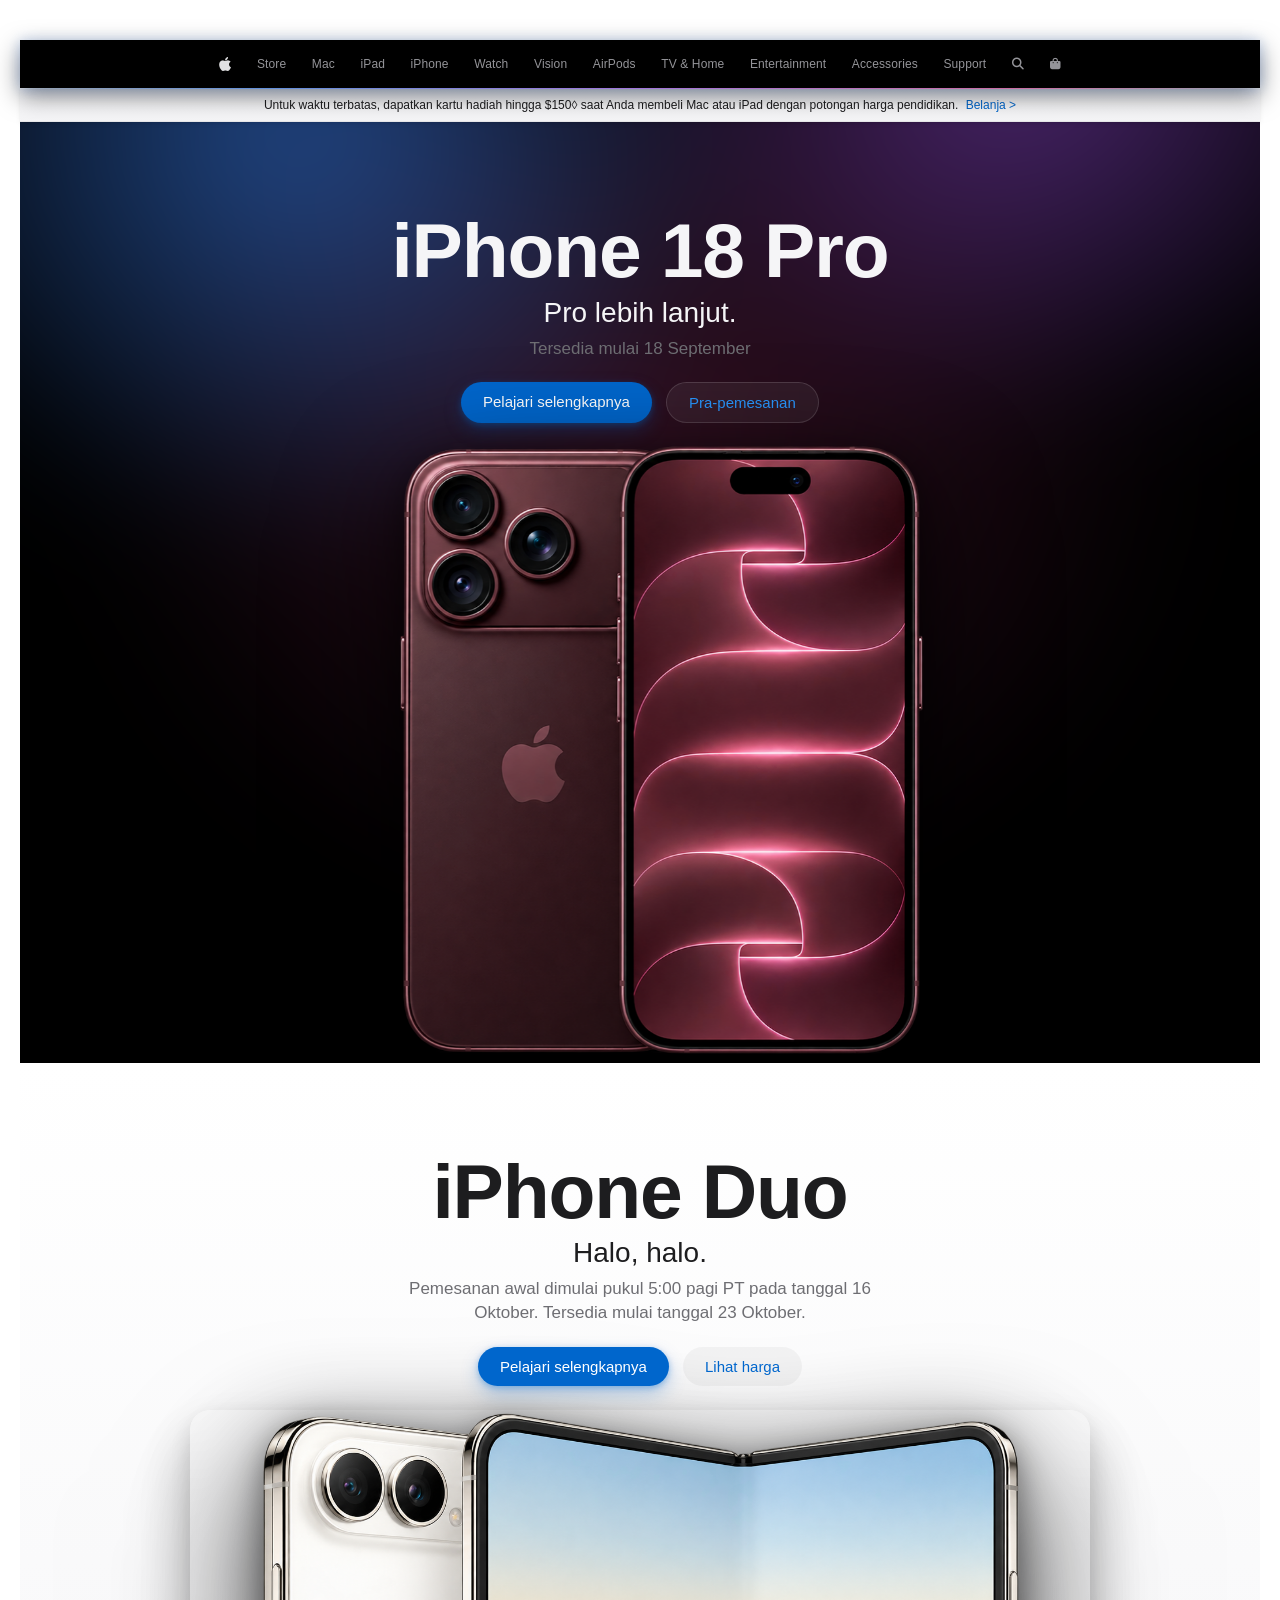
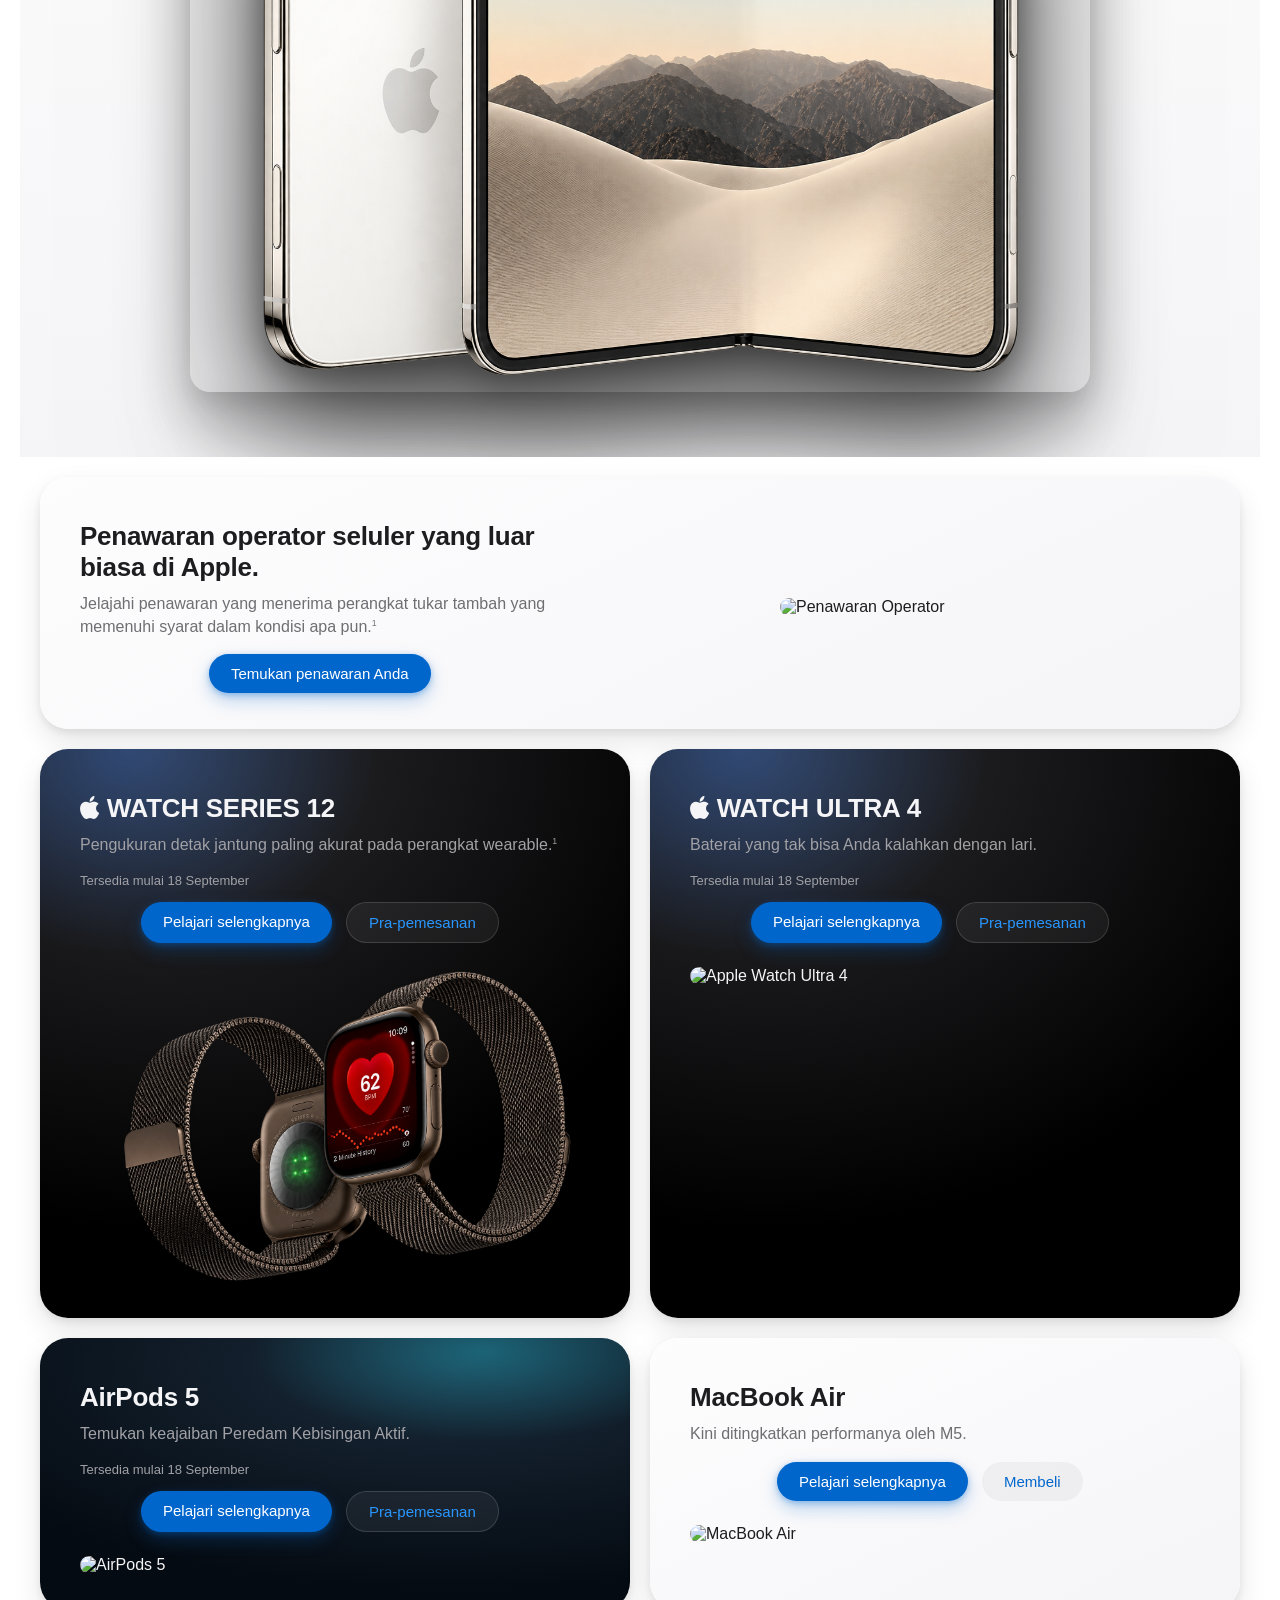
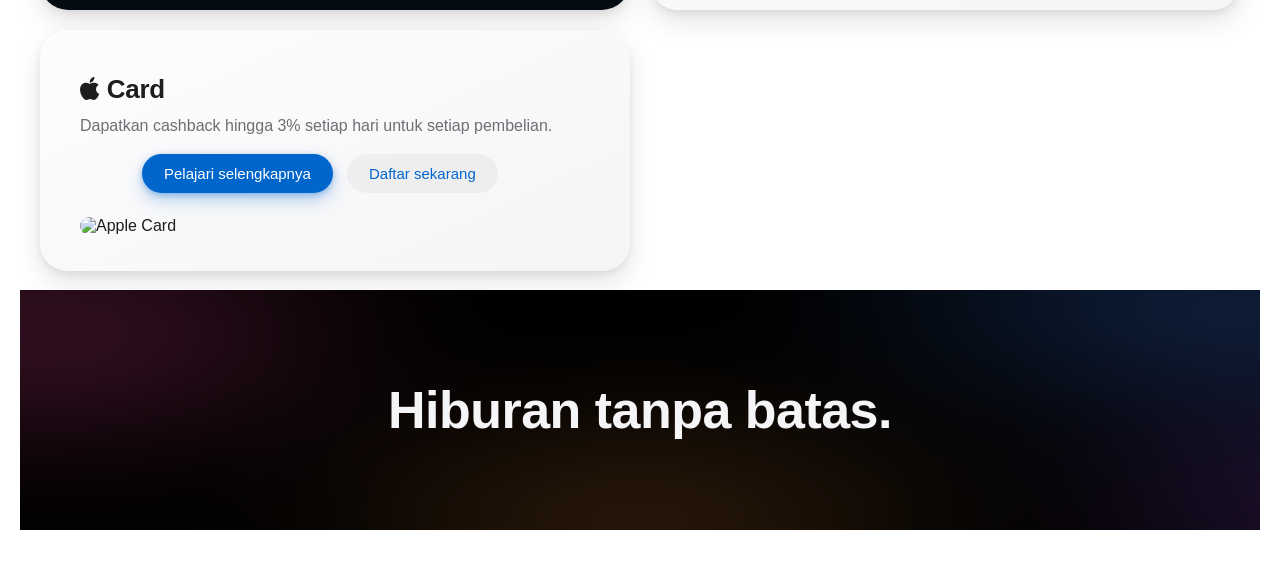
==== website.apple/apple.html @ a0b73dc2 "first commit" ====
<!DOCTYPE html>
<html lang="id">
<head>
    <meta charset="UTF-8">
    <meta name="viewport" content="width=device-width, initial-scale=1.0">
    <title>Apple (Indonesia)</title>
    
    <!-- FontAwesome untuk Icon (Apple logo, Search, Bag) -->
    <link rel="stylesheet" href="https://cdnjs.cloudflare.com/ajax/libs/font-awesome/6.4.0/css/all.min.css">
    
    <!-- Link ke file CSS terpisah -->
    <link rel="stylesheet" href="style.css">
</head>
<body>
    <!-- 1. Navigation Bar (Fixed di Paling Atas) -->
    <nav class="global-nav">
        <ul>
            <!-- Klik Logo Apple untuk kembali ke Halaman Utama / Index -->
            <li><a href="apple.html"><i class="fa-brands fa-apple nav-icon"></i></a></li>
            
            <!-- Menu Navigasi (Bisa diisi file .html buatan sendiri atau link resmi) -->
            <li><a href="store.html">Store</a></li>
            <li><a href="mac.html">Mac</a></li>
            <li><a href="ipad.html">iPad</a></li>
            <li><a href="apple.html">iPhone</a></li>
            <li><a href="watch.html">Watch</a></li>
            <li><a href="vision.html">Vision</a></li>
            <li><a href="airpods.html">AirPods</a></li>
            <li><a href="tv-home.html">TV & Home</a></li>
            <li><a href="entertainment.html">Entertainment</a></li>
            <li><a href="accessories.html">Accessories</a></li>
            <li><a href="support.html">Support</a></li>
            
            <!-- Tombol Pencarian dan Keranjang -->
            <li><a href="search.html"><i class="fa-solid fa-magnifying-glass"></i></a></li>
            <li><a href="bag.html"><i class="fa-solid fa-bag-shopping"></i></a></li>
        </ul>
    </nav>
</body>
</html>

    <!-- 2. Promo Banner / Ribbon -->
    <div class="ribbon">
        Untuk waktu terbatas, dapatkan kartu hadiah hingga $150◊ saat Anda membeli Mac atau iPad dengan potongan harga pendidikan. <a href="#">Belanja &gt;</a>
    </div>

   <!-- 3. Hero Section 1: iPhone 18 Pro (Full Landscape Hero) -->
<section class="hero-section dark-theme hero-full-landscape">
    <div class="hero-content">
        <h1 class="hero-title">iPhone 18 Pro</h1>
        <p class="hero-subtitle">Pro lebih lanjut.</p>
        <p class="hero-date">Tersedia mulai 18 September</p>
        
        <div class="cta-group">
            <a href="#" class="btn btn-primary">Pelajari selengkapnya</a>
            <a href="#" class="btn btn-secondary-dark">Pra-pemesanan</a>
        </div>
    </div>

    <!-- Container Gambar Landscape Full -->
    <div class="hero-landscape-image">
    <img src="../images/new.png" alt="iPhone 18 Pro Landscape" class="floating-img">
    </div>
</section>

    <!-- 4. Hero Section 2: iPhone Duo (Light Mode) -->
    <section class="hero-section light-theme">
        <h1 class="hero-title">iPhone Duo</h1>
        <p class="hero-subtitle">Halo, halo.</p>
        <p class="hero-description">
            Pemesanan awal dimulai pukul 5:00 pagi PT pada tanggal 16 Oktober. Tersedia mulai tanggal 23 Oktober.
        </p>
        
        <div class="cta-group">
            <a href="#" class="btn btn-primary">Pelajari selengkapnya</a>
            <a href="#" class="btn btn-secondary-light">Lihat harga</a>
        </div>

        <div class="hero-image-container">
            <img src="../images/ipduo.png" alt="iPhone Duo" class="floating-img">
        </div>
    </section>

    <!-- 5. Bento Grid Section (2 Kolom) -->
    <div class="bento-container">
        
        <!-- Bento 1: Penawaran Operator -->
        <div class="bento-card light-theme">
            <div class="card-content">
                <h2 class="card-title">Penawaran operator seluler yang luar biasa di Apple.</h2>
                <p class="card-desc">Jelajahi penawaran yang menerima perangkat tukar tambah yang memenuhi syarat dalam kondisi apa pun.<sup>1</sup></p>
                <div class="cta-group">
                    <a href="#" class="btn btn-primary">Temukan penawaran Anda</a>
                </div>
            </div>
            <div class="card-image">
                <img src="https://via.placeholder.com/500x300/f5f5f7/000000?text=Carrier+Deals" alt="Penawaran Operator">
            </div>
        </div>

        <!-- Bento 2: Apple Watch Series 12 -->
        <div class="bento-card dark-theme">
            <div class="card-content">
                <h2 class="card-title"><i class="fa-brands fa-apple"></i> WATCH SERIES 12</h2>
                <p class="card-subtitle">Pengukuran detak jantung paling akurat pada perangkat wearable.<sup>1</sup></p>
                <p class="card-date">Tersedia mulai 18 September</p>
                <div class="cta-group">
                    <a href="#" class="btn btn-primary">Pelajari selengkapnya</a>
                    <a href="#" class="btn btn-secondary-dark">Pra-pemesanan</a>
                </div>
            </div>
            <div class="card-image">
                <img src="../images/applewatch.png" alt="Apple Watch Series 12">
            </div>
        </div>

        <!-- Bento 3: Apple Watch Ultra 4 -->
        <div class="bento-card dark-theme">
            <div class="card-content">
                <h2 class="card-title"><i class="fa-brands fa-apple"></i> WATCH ULTRA 4</h2>
                <p class="card-subtitle">Baterai yang tak bisa Anda kalahkan dengan lari.</p>
                <p class="card-date">Tersedia mulai 18 September</p>
                <div class="cta-group">
                    <a href="#" class="btn btn-primary">Pelajari selengkapnya</a>
                    <a href="#" class="btn btn-secondary-dark">Pra-pemesanan</a>
                </div>
            </div>
            <div class="card-image">
                <img src="https://via.placeholder.com/500x250/000000/FFFFFF?text=Watch+Ultra+4" alt="Apple Watch Ultra 4">
            </div>
        </div>

        <!-- Bento 4: AirPods 5 -->
        <div class="bento-card airpods-theme">
            <div class="card-content">
                <h2 class="card-title">AirPods 5</h2>
                <p class="card-subtitle">Temukan keajaiban Peredam Kebisingan Aktif.</p>
                <p class="card-date">Tersedia mulai 18 September</p>
                <div class="cta-group">
                    <a href="#" class="btn btn-primary">Pelajari selengkapnya</a>
                    <a href="#" class="btn btn-secondary-dark">Pra-pemesanan</a>
                </div>
            </div>
            <div class="card-image">
                <img src="https://via.placeholder.com/500x250/112233/FFFFFF?text=AirPods+5" alt="AirPods 5">
            </div>
        </div>

        <!-- Bento 5: MacBook Air -->
        <div class="bento-card light-theme">
            <div class="card-content">
                <h2 class="card-title">MacBook Air</h2>
                <p class="card-subtitle">Kini ditingkatkan performanya oleh M5.</p>
                <div class="cta-group">
                    <a href="#" class="btn btn-primary">Pelajari selengkapnya</a>
                    <a href="#" class="btn btn-secondary-light">Membeli</a>
                </div>
            </div>
            <div class="card-image">
                <img src="https://via.placeholder.com/500x250/fbfbfd/000000?text=MacBook+Air" alt="MacBook Air">
            </div>
        </div>

        <!-- Bento 6: Apple Card -->
        <div class="bento-card light-theme">
            <div class="card-content">
                <h2 class="card-title"><i class="fa-brands fa-apple"></i> Card</h2>
                <p class="card-desc">Dapatkan cashback hingga 3% setiap hari untuk setiap pembelian.</p>
                <div class="cta-group">
                    <a href="#" class="btn btn-primary">Pelajari selengkapnya</a>
                    <a href="#" class="btn btn-secondary-light">Daftar sekarang</a>
                </div>
            </div>
            <div class="card-image">
                <img src="https://via.placeholder.com/500x250/fbfbfd/000000?text=Apple+Card" alt="Apple Card">
            </div>
        </div>

    </div>

    <!-- 6. Section Hiburan -->
    <section class="entertainment-section">
        <h2 class="section-heading">Hiburan tanpa batas.</h2>
    </section>

    <!-- Script efek 3D (tilt on hover) -->
    <script src="script.js"></script>
</body>
</html>
---- website.apple/style.css ----
/* ============================================================
   APPLE (ID) — 3D EDITION
   Token system
   ============================================================ */
:root {
    --bg-light: #f5f5f7;
    --bg-white: #ffffff;
    --bg-dark: #000000;
    --bg-dark-soft: #0a0a0c;

    --text-dark: #1d1d1f;
    --text-dark-muted: #6e6e73;
    --text-light: #f5f5f7;
    --text-light-muted: #a1a1a6;

    --accent-blue: #2997ff;
    --accent-blue-deep: #0066cc;

    /* glow accents — untuk kesan "fresh & hidup" */
    --glow-blue: #3b82f6;
    --glow-purple: #a855f7;
    --glow-pink: #ec4899;
    --glow-cyan: #22d3ee;
    --glow-orange: #fb923c;

    --radius-lg: 28px;
    --radius-md: 20px;
    --radius-sm: 12px;
    --radius-pill: 980px;

    --ease: cubic-bezier(0.16, 1, 0.3, 1);
    --ease-soft: cubic-bezier(0.4, 0, 0.2, 1);

    /* layered "physical" shadows — the core of the 3D feel */
    --depth-1: 0 1px 2px rgba(0,0,0,0.06), 0 2px 6px rgba(0,0,0,0.05);
    --depth-2: 0 4px 10px rgba(0,0,0,0.08), 0 12px 28px rgba(0,0,0,0.10);
    --depth-3: 0 10px 24px rgba(0,0,0,0.12), 0 30px 60px rgba(0,0,0,0.18);
    --depth-dark: 0 20px 50px rgba(0,0,0,0.55), 0 6px 16px rgba(0,0,0,0.4);
}

* { box-sizing: border-box; }

html { scroll-behavior: smooth; }

body {
    margin: 0;
    background: var(--bg-white);
    color: var(--text-dark);
    font-family: -apple-system, "SF Pro Display", "SF Pro Text", "Helvetica Neue", Arial, sans-serif;
    -webkit-font-smoothing: antialiased;
    overflow-x: hidden;
}

a { text-decoration: none; color: inherit; }
ul { list-style: none; margin: 0; padding: 0; }
sup { font-size: 0.55em; }

/* ============================================================
   1. GLOBAL NAV — glass, floating above everything
   ============================================================ */
.global-nav {
    position: sticky;
    top: 0;
    z-index: 1000;
    height: 48px;
    display: flex;
    align-items: center;
    background: #000000;
    box-shadow:
        0 1px 0 rgba(255,255,255,0.08),
        0 1px 12px rgba(59,130,246,0.25),
        0 8px 24px rgba(0,0,0,0.5);
}

.global-nav::after {
    content: "";
    position: absolute;
    left: 0; right: 0; bottom: -1px;
    height: 1px;
    background: linear-gradient(90deg,
        transparent,
        var(--glow-blue) 20%,
        var(--glow-purple) 50%,
        var(--glow-pink) 80%,
        transparent);
    opacity: 0.6;
}

.global-nav ul {
    width: 100%;
    display: flex;
    justify-content: center;
    align-items: center;
    gap: clamp(14px, 2vw, 30px);
    padding: 0 16px;
}

.global-nav a {
    display: flex;
    align-items: center;
    color: var(--text-light-muted);
    font-size: 12px;
    letter-spacing: 0.01em;
    opacity: 0.92;
    transition: opacity 0.25s var(--ease-soft), transform 0.25s var(--ease-soft);
}

.global-nav a:hover {
    color: var(--text-light);
    opacity: 1;
    transform: translateY(-1px);
}

.nav-icon { font-size: 16px; color: var(--text-light); }

/* ============================================================
   2. PROMO RIBBON
   ============================================================ */
.ribbon {
    text-align: center;
    font-size: 12px;
    color: var(--text-dark);
    background: linear-gradient(180deg, #fafafc, var(--bg-light));
    padding: 10px 20px;
    box-shadow: inset 0 -1px 0 rgba(0,0,0,0.06), var(--depth-1);
    position: relative;
    z-index: 2;
}

.ribbon a {
    color: var(--accent-blue-deep);
    font-weight: 500;
    margin-left: 4px;
}
.ribbon a:hover { text-decoration: underline; }

/* ============================================================
   3. HERO SECTIONS — perspective stage for floating products
   ============================================================ */
.hero-section {
    position: relative;
    padding: 88px 24px 64px;
    text-align: center;
    perspective: 1600px;
    overflow: hidden;
}

.hero-title {
    font-size: clamp(40px, 6vw, 80px);
    font-weight: 600;
    letter-spacing: -0.015em;
    margin: 0 0 6px;
    line-height: 1.05;
}

.hero-subtitle {
    font-size: clamp(20px, 2.4vw, 28px);
    font-weight: 500;
    margin: 0 0 8px;
}

.hero-date, .hero-description {
    font-size: 17px;
    color: var(--text-dark-muted);
    max-width: 520px;
    margin: 0 auto 22px;
    line-height: 1.4;
}

.cta-group {
    display: flex;
    justify-content: center;
    gap: 14px;
    margin-top: 8px;
    position: relative;
    z-index: 3;
}

.btn {
    display: inline-block;
    padding: 11px 22px;
    font-size: 15px;
    font-weight: 500;
    border-radius: var(--radius-pill);
    transition: transform 0.2s var(--ease-soft), box-shadow 0.2s var(--ease-soft), background 0.2s var(--ease-soft);
    will-change: transform;
}

.btn:active { transform: translateY(1px) scale(0.98); }

.btn-primary {
    background: var(--accent-blue-deep);
    color: #fff;
    box-shadow: 0 2px 6px rgba(0,102,204,0.35), 0 8px 18px rgba(0,102,204,0.25);
}
.btn-primary:hover {
    background: var(--accent-blue);
    box-shadow: 0 4px 10px rgba(41,151,255,0.4), 0 14px 26px rgba(41,151,255,0.28);
    transform: translateY(-2px);
}

.btn-secondary-dark {
    color: var(--accent-blue);
    background: rgba(255,255,255,0.06);
    border: 1px solid rgba(255,255,255,0.14);
}
.btn-secondary-dark:hover {
    background: rgba(255,255,255,0.12);
    transform: translateY(-2px);
}

.btn-secondary-light {
    color: var(--accent-blue-deep);
    background: rgba(0,0,0,0.04);
}
.btn-secondary-light:hover {
    background: rgba(0,0,0,0.08);
    transform: translateY(-2px);
}

/* --- Dark theme hero (iPhone 18 Pro) --- */
.hero-section.dark-theme {
    background: #000;
    color: var(--text-light);
}

.hero-section.dark-theme::before {
    content: "";
    position: absolute;
    inset: -20%;
    z-index: 0;
    background:
        radial-gradient(38% 45% at 30% 15%, rgba(59,130,246,0.55), transparent 70%),
        radial-gradient(35% 40% at 72% 10%, rgba(168,85,247,0.45), transparent 70%),
        radial-gradient(45% 50% at 50% 40%, rgba(236,72,153,0.22), transparent 70%);
    filter: blur(60px);
    animation: glow-pulse 8s ease-in-out infinite;
    pointer-events: none;
}

.hero-section.dark-theme .hero-content,
.hero-section.dark-theme .hero-landscape-image {
    position: relative;
    z-index: 1;
}

@keyframes glow-pulse {
    0%, 100% { opacity: 0.85; transform: scale(1); }
    50%      { opacity: 1; transform: scale(1.06); }
}

.hero-full-landscape {
    padding-bottom: 0;
}

.hero-landscape-image {
    margin-top: 20px;
    transform-style: preserve-3d;
    transition: transform 0.35s var(--ease);
}

.floating-img {
    width: min(100%, 1100px);
    display: block;
    margin: 0 auto;
    filter: drop-shadow(0 40px 60px rgba(0,0,0,0.65)) drop-shadow(0 8px 16px rgba(0,0,0,0.5));
    animation: float-in 1.1s var(--ease) both, hover-float 5s ease-in-out 1.1s infinite;
    transform-style: preserve-3d;
}

@keyframes float-in {
    from { opacity: 0; transform: translateY(70px) rotateX(12deg) scale(0.94); }
    to   { opacity: 1; transform: translateY(0) rotateX(0deg) scale(1); }
}

@keyframes hover-float {
    0%, 100% { transform: translateY(0px); }
    50%      { transform: translateY(-14px); }
}

/* --- Light theme hero (iPhone Duo) --- */
.hero-section.light-theme {
    background: linear-gradient(180deg, #ffffff 0%, var(--bg-light) 100%);
}

.hero-image-container {
    margin-top: 24px;
    perspective: 1400px;
}

.hero-image-container img {
    width: min(100%, 900px);
    border-radius: var(--radius-md);
    box-shadow: var(--depth-3);
    transition: transform 0.4s var(--ease), box-shadow 0.4s var(--ease);
}

.hero-image-container img:hover {
    transform: translateY(-6px) scale(1.015);
    box-shadow: 0 24px 40px rgba(0,0,0,0.16), 0 40px 80px rgba(0,0,0,0.14);
}

/* ============================================================
   4. BENTO GRID — tilt-on-hover 3D cards
   ============================================================ */
.bento-container {
    display: grid;
    grid-template-columns: repeat(2, 1fr);
    gap: 20px;
    padding: 20px;
    max-width: 1240px;
    margin: 0 auto;
    perspective: 1800px;
}

.bento-card {
    position: relative;
    border-radius: var(--radius-lg);
    padding: 44px 40px 36px;
    overflow: hidden;
    transform-style: preserve-3d;
    transition: transform 0.5s var(--ease), box-shadow 0.5s var(--ease);
    box-shadow: var(--depth-2);
    will-change: transform;
}

.bento-card:hover {
    box-shadow: var(--depth-3);
    z-index: 2;
}

.card-content {
    position: relative;
    z-index: 2;
    transform: translateZ(30px);
    transition: transform 0.5s var(--ease);
    max-width: 480px;
}

.bento-card:hover .card-content { transform: translateZ(55px); }

.card-image {
    margin-top: 24px;
    transform: translateZ(20px);
    transition: transform 0.5s var(--ease);
}
.bento-card:hover .card-image { transform: translateZ(40px) scale(1.03); }

.card-image img {
    width: 100%;
    border-radius: var(--radius-sm);
    display: block;
}

.card-title {
    font-size: 26px;
    font-weight: 600;
    letter-spacing: -0.01em;
    margin: 0 0 10px;
    line-height: 1.2;
}

.card-subtitle, .card-desc {
    font-size: 16px;
    line-height: 1.4;
    margin: 0 0 16px;
}

.card-date {
    font-size: 13px;
    margin: 0 0 14px;
}

/* card theme variants */
.bento-card.light-theme {
    background: linear-gradient(155deg, #fdfdfe, var(--bg-light));
    color: var(--text-dark);
}
.bento-card.light-theme .card-subtitle,
.bento-card.light-theme .card-desc,
.bento-card.light-theme .card-date {
    color: var(--text-dark-muted);
}

.bento-card.dark-theme {
    background:
        radial-gradient(70% 60% at 15% 0%, rgba(59,130,246,0.35), transparent 60%),
        radial-gradient(140% 120% at 20% 0%, #2c2c30, #000 70%);
    color: var(--text-light);
}
.bento-card.dark-theme .card-subtitle,
.bento-card.dark-theme .card-date {
    color: var(--text-light-muted);
}
.bento-card.dark-theme:hover {
    box-shadow: var(--depth-3), 0 0 40px rgba(59,130,246,0.35);
}

.bento-card.airpods-theme {
    background:
        radial-gradient(65% 55% at 75% 5%, rgba(34,211,238,0.35), transparent 60%),
        radial-gradient(130% 110% at 70% 10%, #1a2a3a, #050b12 75%);
    color: var(--text-light);
}
.bento-card.airpods-theme .card-subtitle,
.bento-card.airpods-theme .card-date {
    color: var(--text-light-muted);
}
.bento-card.airpods-theme:hover {
    box-shadow: var(--depth-3), 0 0 40px rgba(34,211,238,0.3);
}

.bento-card.light-theme:hover {
    box-shadow: var(--depth-3), 0 0 30px rgba(168,85,247,0.15);
}

/* full-width bento items (make Card 1 & Watch pairing feel intentional on wide screens) */
@media (min-width: 900px) {
    .bento-card:nth-child(1) { grid-column: span 2; display: flex; align-items: center; justify-content: space-between; gap: 32px; }
    .bento-card:nth-child(1) .card-image { margin-top: 0; flex: 1; max-width: 420px; }
}

/* ============================================================
   5. ENTERTAINMENT SECTION
   ============================================================ */
.entertainment-section {
    position: relative;
    text-align: center;
    padding: 90px 24px;
    background: #000;
    color: var(--text-light);
    overflow: hidden;
}

.entertainment-section::before {
    content: "";
    position: absolute;
    inset: -30%;
    background:
        radial-gradient(30% 40% at 20% 30%, rgba(236,72,153,0.4), transparent 70%),
        radial-gradient(35% 45% at 80% 20%, rgba(59,130,246,0.4), transparent 70%),
        radial-gradient(30% 40% at 50% 80%, rgba(251,146,60,0.3), transparent 70%),
        radial-gradient(25% 35% at 85% 75%, rgba(168,85,247,0.35), transparent 70%);
    filter: blur(70px);
    animation: aurora-drift 14s ease-in-out infinite alternate;
}

.section-heading { position: relative; z-index: 1; }

@keyframes aurora-drift {
    0%   { transform: translate(0, 0) scale(1); }
    50%  { transform: translate(3%, -2%) scale(1.08); }
    100% { transform: translate(-3%, 2%) scale(1); }
}

.section-heading {
    font-size: clamp(32px, 4.5vw, 52px);
    font-weight: 600;
    letter-spacing: -0.01em;
    margin: 0;
}

/* ============================================================
   6. RESPONSIVE
   ============================================================ */
@media (max-width: 900px) {
    .global-nav ul { justify-content: flex-start; overflow-x: auto; }
    .bento-container { grid-template-columns: 1fr; }
    .bento-card:nth-child(1) { grid-column: span 1; flex-direction: column; }
}

@media (max-width: 600px) {
    .hero-section { padding: 64px 18px 44px; }
    .cta-group { flex-direction: column; align-items: center; }
    .bento-card { padding: 32px 24px 28px; }
}

/* Respect reduced motion */
@media (prefers-reduced-motion: reduce) {
    .floating-img,
    .hero-section.dark-theme::before,
    .entertainment-section::before {
        animation: none;
    }
    html { scroll-behavior: auto; }
    .bento-card, .card-content, .card-image, .hero-image-container img, .btn {
        transition: none !important;
    }
}

/* ============================================================
   APPLE (ID) — 3D EDITION
   Token system
   ============================================================ */
:root {
    --bg-light: #f5f5f7;
    --bg-white: #ffffff;
    --bg-dark: #000000;
    --bg-dark-soft: #0a0a0c;

    --text-dark: #1d1d1f;
    --text-dark-muted: #6e6e73;
    --text-light: #f5f5f7;
    --text-light-muted: #a1a1a6;

    --accent-blue: #2997ff;
    --accent-blue-deep: #0066cc;

    /* glow accents — untuk kesan "fresh & hidup" */
    --glow-blue: #3b82f6;
    --glow-purple: #a855f7;
    --glow-pink: #ec4899;
    --glow-cyan: #22d3ee;
    --glow-orange: #fb923c;

    --radius-lg: 28px;
    --radius-md: 20px;
    --radius-sm: 12px;
    --radius-pill: 980px;

    --ease: cubic-bezier(0.16, 1, 0.3, 1);
    --ease-soft: cubic-bezier(0.4, 0, 0.2, 1);

    /* layered "physical" shadows — the core of the 3D feel */
    --depth-1: 0 1px 2px rgba(0,0,0,0.06), 0 2px 6px rgba(0,0,0,0.05);
    --depth-2: 0 4px 10px rgba(0,0,0,0.08), 0 12px 28px rgba(0,0,0,0.10);
    --depth-3: 0 10px 24px rgba(0,0,0,0.12), 0 30px 60px rgba(0,0,0,0.18);
    --depth-dark: 0 20px 50px rgba(0,0,0,0.55), 0 6px 16px rgba(0,0,0,0.4);
}

* { box-sizing: border-box; }

html { scroll-behavior: smooth; }

body {
    margin: 0;
    background: var(--bg-white);
    color: var(--text-dark);
    font-family: -apple-system, "SF Pro Display", "SF Pro Text", "Helvetica Neue", Arial, sans-serif;
    -webkit-font-smoothing: antialiased;
    overflow-x: hidden;
}

a { text-decoration: none; color: inherit; }
ul { list-style: none; margin: 0; padding: 0; }
sup { font-size: 0.55em; }

/* ============================================================
   1. GLOBAL NAV — glass, floating above everything
   ============================================================ */
.global-nav {
    position: sticky;
    top: 0;
    z-index: 1000;
    height: 48px;
    display: flex;
    align-items: center;
    background: #000000;
    box-shadow:
        0 1px 0 rgba(255,255,255,0.08),
        0 1px 12px rgba(59,130,246,0.25),
        0 8px 24px rgba(0,0,0,0.5);
}

.global-nav::after {
    content: "";
    position: absolute;
    left: 0; right: 0; bottom: -1px;
    height: 1px;
    background: linear-gradient(90deg,
        transparent,
        var(--glow-blue) 20%,
        var(--glow-purple) 50%,
        var(--glow-pink) 80%,
        transparent);
    opacity: 0.6;
}

.global-nav ul {
    width: 100%;
    display: flex;
    justify-content: center;
    align-items: center;
    gap: clamp(14px, 2vw, 30px);
    padding: 0 16px;
}

.global-nav a {
    display: flex;
    align-items: center;
    color: var(--text-light-muted);
    font-size: 12px;
    letter-spacing: 0.01em;
    opacity: 0.92;
    transition: opacity 0.25s var(--ease-soft), transform 0.25s var(--ease-soft);
}

.global-nav a:hover {
    color: var(--text-light);
    opacity: 1;
    transform: translateY(-1px);
}

.nav-icon { font-size: 16px; color: var(--text-light); }

/* ============================================================
   2. PROMO RIBBON
   ============================================================ */
.ribbon {
    text-align: center;
    font-size: 12px;
    color: var(--text-dark);
    background: linear-gradient(180deg, #fafafc, var(--bg-light));
    padding: 10px 20px;
    box-shadow: inset 0 -1px 0 rgba(0,0,0,0.06), var(--depth-1);
    position: relative;
    z-index: 2;
}

.ribbon a {
    color: var(--accent-blue-deep);
    font-weight: 500;
    margin-left: 4px;
}
.ribbon a:hover { text-decoration: underline; }

/* ============================================================
   3. HERO SECTIONS — perspective stage for floating products
   ============================================================ */
.hero-section {
    position: relative;
    padding: 88px 24px 64px;
    text-align: center;
    perspective: 1600px;
    overflow: hidden;
}

.hero-title {
    font-size: clamp(40px, 6vw, 80px);
    font-weight: 600;
    letter-spacing: -0.015em;
    margin: 0 0 6px;
    line-height: 1.05;
}

.hero-subtitle {
    font-size: clamp(20px, 2.4vw, 28px);
    font-weight: 500;
    margin: 0 0 8px;
}

.hero-date, .hero-description {
    font-size: 17px;
    color: var(--text-dark-muted);
    max-width: 520px;
    margin: 0 auto 22px;
    line-height: 1.4;
}

.cta-group {
    display: flex;
    justify-content: center;
    gap: 14px;
    margin-top: 8px;
    position: relative;
    z-index: 3;
}

.btn {
    display: inline-block;
    padding: 11px 22px;
    font-size: 15px;
    font-weight: 500;
    border-radius: var(--radius-pill);
    transition: transform 0.2s var(--ease-soft), box-shadow 0.2s var(--ease-soft), background 0.2s var(--ease-soft);
    will-change: transform;
}

.btn:active { transform: translateY(1px) scale(0.98); }

.btn-primary {
    background: var(--accent-blue-deep);
    color: #fff;
    box-shadow: 0 2px 6px rgba(0,102,204,0.35), 0 8px 18px rgba(0,102,204,0.25);
}
.btn-primary:hover {
    background: var(--accent-blue);
    box-shadow: 0 4px 10px rgba(41,151,255,0.4), 0 14px 26px rgba(41,151,255,0.28);
    transform: translateY(-2px);
}

.btn-secondary-dark {
    color: var(--accent-blue);
    background: rgba(255,255,255,0.06);
    border: 1px solid rgba(255,255,255,0.14);
}
.btn-secondary-dark:hover {
    background: rgba(255,255,255,0.12);
    transform: translateY(-2px);
}

.btn-secondary-light {
    color: var(--accent-blue-deep);
    background: rgba(0,0,0,0.04);
}
.btn-secondary-light:hover {
    background: rgba(0,0,0,0.08);
    transform: translateY(-2px);
}

/* --- Dark theme hero (iPhone 18 Pro) --- */
.hero-section.dark-theme {
    background: #000;
    color: var(--text-light);
}

.hero-section.dark-theme::before {
    content: "";
    position: absolute;
    inset: -20%;
    z-index: 0;
    background:
        radial-gradient(38% 45% at 30% 15%, rgba(59,130,246,0.55), transparent 70%),
        radial-gradient(35% 40% at 72% 10%, rgba(168,85,247,0.45), transparent 70%),
        radial-gradient(45% 50% at 50% 40%, rgba(236,72,153,0.22), transparent 70%);
    filter: blur(60px);
    animation: glow-pulse 8s ease-in-out infinite;
    pointer-events: none;
}

.hero-section.dark-theme .hero-content,
.hero-section.dark-theme .hero-landscape-image {
    position: relative;
    z-index: 1;
}

@keyframes glow-pulse {
    0%, 100% { opacity: 0.85; transform: scale(1); }
    50%      { opacity: 1; transform: scale(1.06); }
}

.hero-full-landscape {
    padding-bottom: 0;
}

.hero-landscape-image {
    margin-top: 20px;
    transform-style: preserve-3d;
    transition: transform 0.35s var(--ease);
}

.floating-img {
    width: min(100%, 1100px);
    display: block;
    margin: 0 auto;
    filter: drop-shadow(0 40px 60px rgba(0,0,0,0.65)) drop-shadow(0 8px 16px rgba(0,0,0,0.5));
    animation: float-in 1.1s var(--ease) both, hover-float 5s ease-in-out 1.1s infinite;
    transform-style: preserve-3d;
}

@keyframes float-in {
    from { opacity: 0; transform: translateY(70px) rotateX(12deg) scale(0.94); }
    to   { opacity: 1; transform: translateY(0) rotateX(0deg) scale(1); }
}

@keyframes hover-float {
    0%, 100% { transform: translateY(0px); }
    50%      { transform: translateY(-14px); }
}

/* --- Light theme hero (iPhone Duo) --- */
.hero-section.light-theme {
    background: linear-gradient(180deg, #ffffff 0%, var(--bg-light) 100%);
}

.hero-image-container {
    margin-top: 24px;
    perspective: 1400px;
}

.hero-image-container img {
    width: min(100%, 900px);
    display: block;
    margin: 0 auto;
    transition: transform 0.4s var(--ease);
}

.hero-image-container img:hover {
    transform: translateY(-6px) scale(1.015);
}

/* ============================================================
   4. BENTO GRID — tilt-on-hover 3D cards
   ============================================================ */
.bento-container {
    display: grid;
    grid-template-columns: repeat(2, 1fr);
    gap: 20px;
    padding: 20px;
    max-width: 1240px;
    margin: 0 auto;
    perspective: 1800px;
}

.bento-card {
    position: relative;
    border-radius: var(--radius-lg);
    padding: 44px 40px 36px;
    overflow: hidden;
    transform-style: preserve-3d;
    transition: transform 0.5s var(--ease), box-shadow 0.5s var(--ease);
    box-shadow: var(--depth-2);
    will-change: transform;
}

.bento-card:hover {
    box-shadow: var(--depth-3);
    z-index: 2;
}

.card-content {
    position: relative;
    z-index: 2;
    transform: translateZ(30px);
    transition: transform 0.5s var(--ease);
    max-width: 480px;
}

.bento-card:hover .card-content { transform: translateZ(55px); }

.card-image {
    margin-top: 24px;
    transform: translateZ(20px);
    transition: transform 0.5s var(--ease);
}
.bento-card:hover .card-image { transform: translateZ(40px) scale(1.03); }

.card-image img {
    width: 100%;
    border-radius: var(--radius-sm);
    display: block;
}

.card-title {
    font-size: 26px;
    font-weight: 600;
    letter-spacing: -0.01em;
    margin: 0 0 10px;
    line-height: 1.2;
}

.card-subtitle, .card-desc {
    font-size: 16px;
    line-height: 1.4;
    margin: 0 0 16px;
}

.card-date {
    font-size: 13px;
    margin: 0 0 14px;
}

/* card theme variants */
.bento-card.light-theme {
    background: linear-gradient(155deg, #fdfdfe, var(--bg-light));
    color: var(--text-dark);
}
.bento-card.light-theme .card-subtitle,
.bento-card.light-theme .card-desc,
.bento-card.light-theme .card-date {
    color: var(--text-dark-muted);
}

.bento-card.dark-theme {
    background:
        radial-gradient(70% 60% at 15% 0%, rgba(59,130,246,0.35), transparent 60%),
        radial-gradient(140% 120% at 20% 0%, #2c2c30, #000 70%);
    color: var(--text-light);
}
.bento-card.dark-theme .card-subtitle,
.bento-card.dark-theme .card-date {
    color: var(--text-light-muted);
}
.bento-card.dark-theme:hover {
    box-shadow: var(--depth-3), 0 0 40px rgba(59,130,246,0.35);
}

.bento-card.airpods-theme {
    background:
        radial-gradient(65% 55% at 75% 5%, rgba(34,211,238,0.35), transparent 60%),
        radial-gradient(130% 110% at 70% 10%, #1a2a3a, #050b12 75%);
    color: var(--text-light);
}
.bento-card.airpods-theme .card-subtitle,
.bento-card.airpods-theme .card-date {
    color: var(--text-light-muted);
}
.bento-card.airpods-theme:hover {
    box-shadow: var(--depth-3), 0 0 40px rgba(34,211,238,0.3);
}

.bento-card.light-theme:hover {
    box-shadow: var(--depth-3), 0 0 30px rgba(168,85,247,0.15);
}

/* full-width bento items (make Card 1 & Watch pairing feel intentional on wide screens) */
@media (min-width: 900px) {
    .bento-card:nth-child(1) { grid-column: span 2; display: flex; align-items: center; justify-content: space-between; gap: 32px; }
    .bento-card:nth-child(1) .card-image { margin-top: 0; flex: 1; max-width: 420px; }
}

/* ============================================================
   5. ENTERTAINMENT SECTION
   ============================================================ */
.entertainment-section {
    position: relative;
    text-align: center;
    padding: 90px 24px;
    background: #000;
    color: var(--text-light);
    overflow: hidden;
}

.entertainment-section::before {
    content: "";
    position: absolute;
    inset: -30%;
    background:
        radial-gradient(30% 40% at 20% 30%, rgba(236,72,153,0.4), transparent 70%),
        radial-gradient(35% 45% at 80% 20%, rgba(59,130,246,0.4), transparent 70%),
        radial-gradient(30% 40% at 50% 80%, rgba(251,146,60,0.3), transparent 70%),
        radial-gradient(25% 35% at 85% 75%, rgba(168,85,247,0.35), transparent 70%);
    filter: blur(70px);
    animation: aurora-drift 14s ease-in-out infinite alternate;
}

.section-heading { position: relative; z-index: 1; }

@keyframes aurora-drift {
    0%   { transform: translate(0, 0) scale(1); }
    50%  { transform: translate(3%, -2%) scale(1.08); }
    100% { transform: translate(-3%, 2%) scale(1); }
}

.section-heading {
    font-size: clamp(32px, 4.5vw, 52px);
    font-weight: 600;
    letter-spacing: -0.01em;
    margin: 0;
}

/* ============================================================
   7. IPAD PAGE — sliding carousels
   ============================================================ */

/* --- shared carousel mechanics --- */
.carousel-track {
    display: flex;
    gap: 16px;
    overflow-x: auto;
    scroll-snap-type: x mandatory;
    scroll-behavior: smooth;
    cursor: grab;
    -ms-overflow-style: none;
    scrollbar-width: none;
    padding: 4px 0 14px;
}
.carousel-track::-webkit-scrollbar { display: none; }
.carousel-track.dragging { cursor: grabbing; scroll-behavior: auto; scroll-snap-type: none; }

.carousel-nav { display: flex; gap: 10px; justify-content: flex-end; margin-top: 18px; }

.carousel-btn {
    width: 36px;
    height: 36px;
    border-radius: 50%;
    border: none;
    background: #e8e8ed;
    color: var(--text-dark);
    display: flex;
    align-items: center;
    justify-content: center;
    font-size: 15px;
    cursor: pointer;
    transition: background 0.2s var(--ease-soft), transform 0.2s var(--ease-soft), box-shadow 0.2s var(--ease-soft);
}
.carousel-btn:hover:not(:disabled) { background: #d6d6db; transform: translateY(-1px); box-shadow: var(--depth-1); }
.carousel-btn:disabled { opacity: 0.35; cursor: default; }

/* --- "Why Apple is the best place to shop iPad" --- */
.shop-reasons-section {
    max-width: 1400px;
    margin: 0 auto;
    padding: 64px 24px 20px;
}

.section-row-header {
    display: flex;
    justify-content: space-between;
    align-items: flex-end;
    gap: 20px;
    margin-bottom: 30px;
}

.section-row-title {
    font-size: clamp(26px, 3.4vw, 38px);
    font-weight: 600;
    letter-spacing: -0.01em;
    line-height: 1.15;
    margin: 0;
    max-width: 560px;
}

.section-link {
    color: var(--accent-blue-deep);
    font-size: 15px;
    font-weight: 500;
    white-space: nowrap;
    transition: opacity 0.2s;
}
.section-link:hover { opacity: 0.7; }

.shop-card {
    position: relative;
    flex: 0 0 260px;
    scroll-snap-align: start;
    background: linear-gradient(160deg, #fdfdfe, var(--bg-light));
    border-radius: var(--radius-md);
    padding: 26px 24px 60px;
    min-height: 300px;
    box-shadow: var(--depth-1);
    transition: transform 0.35s var(--ease), box-shadow 0.35s var(--ease);
    display: flex;
    flex-direction: column;
}
.shop-card:hover { transform: translateY(-5px); box-shadow: var(--depth-2); }

.shop-card .eyebrow {
    font-size: 12px;
    color: var(--text-dark-muted);
    margin: 0 0 8px;
}

.shop-card h3 {
    font-size: 20px;
    font-weight: 600;
    line-height: 1.25;
    margin: 0 0 10px;
}

.shop-card p {
    font-size: 13.5px;
    line-height: 1.45;
    color: var(--text-dark-muted);
    margin: 0;
}

.shop-card .shop-card-img {
    margin-top: auto;
    padding-top: 18px;
}
.shop-card .shop-card-img img {
    width: 100%;
    display: block;
    pointer-events: none;
    user-select: none;
}

.shop-card-cta {
    position: absolute;
    right: 18px;
    bottom: 18px;
    width: 30px;
    height: 30px;
    border-radius: 50%;
    background: rgba(0,0,0,0.06);
    display: flex;
    align-items: center;
    justify-content: center;
    font-size: 13px;
    color: var(--text-dark);
    transition: background 0.2s;
}
.shop-card:hover .shop-card-cta { background: rgba(0,0,0,0.1); }

/* --- "Explore the lineup" --- */
.lineup-section {
    max-width: 1400px;
    margin: 0 auto;
    padding: 40px 24px 100px;
}

.lineup-card {
    flex: 0 0 300px;
    scroll-snap-align: start;
    display: flex;
    flex-direction: column;
}

.lineup-visual {
    border-radius: var(--radius-lg);
    aspect-ratio: 1 / 1;
    display: flex;
    align-items: center;
    justify-content: center;
    overflow: hidden;
    margin-bottom: 18px;
    box-shadow: var(--depth-1);
    transition: box-shadow 0.35s var(--ease), transform 0.35s var(--ease);
}
.lineup-card:hover .lineup-visual { transform: translateY(-4px); box-shadow: var(--depth-2); }

.lineup-visual img {
    width: 68%;
    display: block;
    pointer-events: none;
    user-select: none;
}

.lineup-visual.visual-pro { background: radial-gradient(120% 100% at 50% 0%, #2a2a2e, #0a0a0c); }
.lineup-visual.visual-air { background: linear-gradient(160deg, #cfe8ff, #eaf5ff); }
.lineup-visual.visual-ipad { background: linear-gradient(160deg, #ececef, #f8f8fa); }
.lineup-visual.visual-mini { background: linear-gradient(160deg, #e4e4e9, #f2f2f5); }

.lineup-dots { display: flex; gap: 6px; justify-content: center; margin-bottom: 14px; }
.lineup-dots span {
    width: 7px;
    height: 7px;
    border-radius: 50%;
    background: #d2d2d7;
}
.lineup-dots span.active { background: var(--text-dark); }

.lineup-card h3 {
    font-size: 24px;
    font-weight: 600;
    text-align: center;
    margin: 0 0 8px;
}

.lineup-card .lineup-desc {
    font-size: 14px;
    line-height: 1.45;
    color: var(--text-dark-muted);
    text-align: center;
    margin: 0 0 14px;
    min-height: 42px;
}

.lineup-price {
    font-size: 13px;
    line-height: 1.5;
    text-align: center;
    color: var(--text-dark-muted);
    margin: 0 0 16px;
}

.lineup-actions {
    display: flex;
    align-items: center;
    justify-content: center;
    gap: 14px;
}

.pill-btn {
    display: inline-block;
    background: var(--accent-blue-deep);
    color: #fff;
    padding: 10px 22px;
    border-radius: var(--radius-pill);
    font-size: 14px;
    font-weight: 500;
    transition: background 0.2s var(--ease-soft), transform 0.2s var(--ease-soft);
}
.pill-btn:hover { background: var(--accent-blue); transform: translateY(-2px); }

.text-link-buy {
    color: var(--accent-blue-deep);
    font-size: 14px;
    font-weight: 500;
    transition: opacity 0.2s;
}
.text-link-buy:hover { opacity: 0.65; }

@media (max-width: 700px) {
    .section-row-header { flex-direction: column; align-items: flex-start; gap: 8px; }
    .shop-card { flex-basis: 220px; }
    .lineup-card { flex-basis: 240px; }
}
@media (max-width: 900px) {
    .global-nav ul { justify-content: flex-start; overflow-x: auto; }
    .bento-container { grid-template-columns: 1fr; }
    .bento-card:nth-child(1) { grid-column: span 1; flex-direction: column; }
}

@media (max-width: 600px) {
    .hero-section { padding: 64px 18px 44px; }
    .cta-group { flex-direction: column; align-items: center; }
    .bento-card { padding: 32px 24px 28px; }
}

/* Respect reduced motion */
@media (prefers-reduced-motion: reduce) {
    .floating-img,
    .hero-section.dark-theme::before,
    .entertainment-section::before {
        animation: none;
    }
    html { scroll-behavior: auto; }
    .bento-card, .card-content, .card-image, .hero-image-container img, .btn {
        transition: none !important;
    }
}
* {
  box-sizing: border-box;
  margin: 0;
  padding: 0;
  font-family: -apple-system, BlinkMacSystemFont, "SF Pro Text", "Segoe UI", Roboto, sans-serif;
}

body {
  background-color: #f5f5f7;
  color: #1d1d1f;
  padding: 40px 20px;
}

.section-title {
  font-size: 40px;
  font-weight: 600;
  margin-bottom: 24px;
  max-width: 1100px;
  margin-left: auto;
  margin-right: auto;
}

/* ================= SWITCH TO MAC ================= */
.switch-section {
  max-width: 1100px;
  margin: 0 auto 60px auto;
}

.switch-grid {
  display: grid;
  grid-template-columns: 1fr 1fr;
  gap: 20px;
}

.card {
  background: #ffffff;
  border-radius: 20px;
  padding: 40px 30px 0 30px;
  display: flex;
  flex-direction: column;
  justify-content: space-between;
  text-align: center;
  overflow: hidden;
  box-shadow: 0 4px 12px rgba(0, 0, 0, 0.03);
}

.card h3 {
  font-size: 24px;
  font-weight: 600;
  margin-bottom: 12px;
}

.card-desc {
  font-size: 14px;
  color: #515154;
  line-height: 1.4;
  margin-bottom: 16px;
}

.link-blue {
  color: #0066cc;
  text-decoration: none;
  font-size: 14px;
}

.link-blue:hover {
  text-decoration: underline;
}

.card-image {
  margin-top: 24px;
}

.card-image img {
  width: 100%;
  height: auto;
  display: block;
}

/* ================= EXPLORE THE LINEUP ================= */
.lineup-section {
  max-width: 1100px;
  margin: 0 auto;
}

.filter-tabs {
  display: flex;
  gap: 10px;
  background: #e8e8ed;
  padding: 4px;
  border-radius: 30px;
  width: fit-content;
  margin-bottom: 30px;
}

.tab-btn {
  border: none;
  background: transparent;
  padding: 8px 18px;
  border-radius: 20px;
  font-size: 13px;
  cursor: pointer;
  color: #1d1d1f;
  transition: all 0.2s ease;
}

.tab-btn.active {
  background: #1d1d1f;
  color: #ffffff;
}

.lineup-grid {
  display: flex;
  gap: 20px;
  overflow-x: auto;
  padding-bottom: 20px;
}

.product-card {
  min-width: 200px;
  flex: 1;
  text-align: center;
  display: flex;
  flex-direction: column;
  align-items: center;
}

.product-img-box {
  background: #ffffff;
  border-radius: 16px;
  width: 100%;
  height: 180px;
  display: flex;
  align-items: center;
  justify-content: center;
  padding: 20px;
  margin-bottom: 16px;
}

.product-img-box img {
  max-width: 100%;
  max-height: 100%;
  object-fit: contain;
}

.color-dots {
  display: flex;
  gap: 6px;
  margin-bottom: 12px;
  height: 12px;
}

.dot {
  width: 8px;
  height: 8px;
  border-radius: 50%;
  display: inline-block;
}

.badge-new {
  color: #bf4800;
  font-size: 11px;
  font-weight: 600;
  margin-bottom: 4px;
}

.product-name {
  font-size: 16px;
  font-weight: 600;
  margin-bottom: 6px;
}

.product-tagline {
  font-size: 12px;
  color: #515154;
  margin-bottom: 10px;
  min-height: 32px;
}

.product-price {
  font-size: 12px;
  font-weight: 500;
  margin-bottom: 16px;
}

.product-actions {
  display: flex;
  align-items: center;
  gap: 12px;
}

.btn-blue {
  background: #0071e3;
  color: #ffffff;
  padding: 6px 14px;
  border-radius: 20px;
  font-size: 12px;
  text-decoration: none;
}

.btn-blue:hover {
  background: #0077ed;
}

/* Responsive */
@media (max-width: 768px) {
  .switch-grid {
    grid-template-columns: 1fr;
  }
}

/* ============================================================
   APPLE (ID) — 3D EDITION
   Token system
   ============================================================ */
:root {
    --bg-light: #f5f5f7;
    --bg-white: #ffffff;
    --bg-dark: #000000;
    --bg-dark-soft: #0a0a0c;

    --text-dark: #1d1d1f;
    --text-dark-muted: #6e6e73;
    --text-light: #f5f5f7;
    --text-light-muted: #a1a1a6;

    --accent-blue: #2997ff;
    --accent-blue-deep: #0066cc;

    /* glow accents — untuk kesan "fresh & hidup" */
    --glow-blue: #3b82f6;
    --glow-purple: #a855f7;
    --glow-pink: #ec4899;
    --glow-cyan: #22d3ee;
    --glow-orange: #fb923c;

    --radius-lg: 28px;
    --radius-md: 20px;
    --radius-sm: 12px;
    --radius-pill: 980px;

    --ease: cubic-bezier(0.16, 1, 0.3, 1);
    --ease-soft: cubic-bezier(0.4, 0, 0.2, 1);

    /* layered "physical" shadows — the core of the 3D feel */
    --depth-1: 0 1px 2px rgba(0,0,0,0.06), 0 2px 6px rgba(0,0,0,0.05);
    --depth-2: 0 4px 10px rgba(0,0,0,0.08), 0 12px 28px rgba(0,0,0,0.10);
    --depth-3: 0 10px 24px rgba(0,0,0,0.12), 0 30px 60px rgba(0,0,0,0.18);
    --depth-dark: 0 20px 50px rgba(0,0,0,0.55), 0 6px 16px rgba(0,0,0,0.4);
}

* { box-sizing: border-box; }

html { scroll-behavior: smooth; }

body {
    margin: 0;
    background: var(--bg-white);
    color: var(--text-dark);
    font-family: -apple-system, "SF Pro Display", "SF Pro Text", "Helvetica Neue", Arial, sans-serif;
    -webkit-font-smoothing: antialiased;
    overflow-x: hidden;
}

a { text-decoration: none; color: inherit; }
ul { list-style: none; margin: 0; padding: 0; }
sup { font-size: 0.55em; }

/* ============================================================
   1. GLOBAL NAV — glass, floating above everything
   ============================================================ */
.global-nav {
    position: sticky;
    top: 0;
    z-index: 1000;
    height: 48px;
    display: flex;
    align-items: center;
    background: #000000;
    box-shadow:
        0 1px 0 rgba(255,255,255,0.08),
        0 1px 12px rgba(59,130,246,0.25),
        0 8px 24px rgba(0,0,0,0.5);
}

.global-nav::after {
    content: "";
    position: absolute;
    left: 0; right: 0; bottom: -1px;
    height: 1px;
    background: linear-gradient(90deg,
        transparent,
        var(--glow-blue) 20%,
        var(--glow-purple) 50%,
        var(--glow-pink) 80%,
        transparent);
    opacity: 0.6;
}

.global-nav ul {
    width: 100%;
    display: flex;
    justify-content: center;
    align-items: center;
    gap: clamp(14px, 2vw, 30px);
    padding: 0 16px;
}

.global-nav a {
    display: flex;
    align-items: center;
    color: var(--text-light-muted);
    font-size: 12px;
    letter-spacing: 0.01em;
    opacity: 0.92;
    transition: opacity 0.25s var(--ease-soft), transform 0.25s var(--ease-soft);
}

.global-nav a:hover {
    color: var(--text-light);
    opacity: 1;
    transform: translateY(-1px);
}

.nav-icon { font-size: 16px; color: var(--text-light); }

/* ============================================================
   2. PROMO RIBBON
   ============================================================ */
.ribbon {
    text-align: center;
    font-size: 12px;
    color: var(--text-dark);
    background: linear-gradient(180deg, #fafafc, var(--bg-light));
    padding: 10px 20px;
    box-shadow: inset 0 -1px 0 rgba(0,0,0,0.06), var(--depth-1);
    position: relative;
    z-index: 2;
}

.ribbon a {
    color: var(--accent-blue-deep);
    font-weight: 500;
    margin-left: 4px;
}
.ribbon a:hover { text-decoration: underline; }

/* ============================================================
   3. HERO SECTIONS — perspective stage for floating products
   ============================================================ */
.hero-section {
    position: relative;
    padding: 88px 24px 64px;
    text-align: center;
    perspective: 1600px;
    overflow: hidden;
}

.hero-title {
    font-size: clamp(40px, 6vw, 80px);
    font-weight: 600;
    letter-spacing: -0.015em;
    margin: 0 0 6px;
    line-height: 1.05;
}

.hero-subtitle {
    font-size: clamp(20px, 2.4vw, 28px);
    font-weight: 500;
    margin: 0 0 8px;
}

.hero-date, .hero-description {
    font-size: 17px;
    color: var(--text-dark-muted);
    max-width: 520px;
    margin: 0 auto 22px;
    line-height: 1.4;
}

.cta-group {
    display: flex;
    justify-content: center;
    gap: 14px;
    margin-top: 8px;
    position: relative;
    z-index: 3;
}

.btn {
    display: inline-block;
    padding: 11px 22px;
    font-size: 15px;
    font-weight: 500;
    border-radius: var(--radius-pill);
    transition: transform 0.2s var(--ease-soft), box-shadow 0.2s var(--ease-soft), background 0.2s var(--ease-soft);
    will-change: transform;
}

.btn:active { transform: translateY(1px) scale(0.98); }

.btn-primary {
    background: var(--accent-blue-deep);
    color: #fff;
    box-shadow: 0 2px 6px rgba(0,102,204,0.35), 0 8px 18px rgba(0,102,204,0.25);
}
.btn-primary:hover {
    background: var(--accent-blue);
    box-shadow: 0 4px 10px rgba(41,151,255,0.4), 0 14px 26px rgba(41,151,255,0.28);
    transform: translateY(-2px);
}

.btn-secondary-dark {
    color: var(--accent-blue);
    background: rgba(255,255,255,0.06);
    border: 1px solid rgba(255,255,255,0.14);
}
.btn-secondary-dark:hover {
    background: rgba(255,255,255,0.12);
    transform: translateY(-2px);
}

.btn-secondary-light {
    color: var(--accent-blue-deep);
    background: rgba(0,0,0,0.04);
}
.btn-secondary-light:hover {
    background: rgba(0,0,0,0.08);
    transform: translateY(-2px);
}

/* --- Dark theme hero (iPhone 18 Pro) --- */
.hero-section.dark-theme {
    background: #000;
    color: var(--text-light);
}

.hero-section.dark-theme::before {
    content: "";
    position: absolute;
    inset: -20%;
    z-index: 0;
    background:
        radial-gradient(38% 45% at 30% 15%, rgba(59,130,246,0.55), transparent 70%),
        radial-gradient(35% 40% at 72% 10%, rgba(168,85,247,0.45), transparent 70%),
        radial-gradient(45% 50% at 50% 40%, rgba(236,72,153,0.22), transparent 70%);
    filter: blur(60px);
    animation: glow-pulse 8s ease-in-out infinite;
    pointer-events: none;
}

.hero-section.dark-theme .hero-content,
.hero-section.dark-theme .hero-landscape-image {
    position: relative;
    z-index: 1;
}

@keyframes glow-pulse {
    0%, 100% { opacity: 0.85; transform: scale(1); }
    50%      { opacity: 1; transform: scale(1.06); }
}

.hero-full-landscape {
    padding-bottom: 0;
}

.hero-landscape-image {
    margin-top: 20px;
    transform-style: preserve-3d;
    transition: transform 0.35s var(--ease);
}

.floating-img {
    width: min(100%, 1100px);
    display: block;
    margin: 0 auto;
    filter: drop-shadow(0 40px 60px rgba(0,0,0,0.65)) drop-shadow(0 8px 16px rgba(0,0,0,0.5));
    animation: float-in 1.1s var(--ease) both, hover-float 5s ease-in-out 1.1s infinite;
    transform-style: preserve-3d;
}

@keyframes float-in {
    from { opacity: 0; transform: translateY(70px) rotateX(12deg) scale(0.94); }
    to   { opacity: 1; transform: translateY(0) rotateX(0deg) scale(1); }
}

@keyframes hover-float {
    0%, 100% { transform: translateY(0px); }
    50%      { transform: translateY(-14px); }
}

/* --- Light theme hero (iPhone Duo) --- */
.hero-section.light-theme {
    background: linear-gradient(180deg, #ffffff 0%, var(--bg-light) 100%);
}

.hero-image-container {
    margin-top: 24px;
    perspective: 1400px;
}

.hero-image-container img {
    width: min(100%, 900px);
    display: block;
    margin: 0 auto;
    transition: transform 0.4s var(--ease);
}

.hero-image-container img:hover {
    transform: translateY(-6px) scale(1.015);
}

/* ============================================================
   4. BENTO GRID — tilt-on-hover 3D cards
   ============================================================ */
.bento-container {
    display: grid;
    grid-template-columns: repeat(2, 1fr);
    gap: 20px;
    padding: 20px;
    max-width: 1240px;
    margin: 0 auto;
    perspective: 1800px;
}

.bento-card {
    position: relative;
    border-radius: var(--radius-lg);
    padding: 44px 40px 36px;
    overflow: hidden;
    transform-style: preserve-3d;
    transition: transform 0.5s var(--ease), box-shadow 0.5s var(--ease);
    box-shadow: var(--depth-2);
    will-change: transform;
}

.bento-card:hover {
    box-shadow: var(--depth-3);
    z-index: 2;
}

.card-content {
    position: relative;
    z-index: 2;
    transform: translateZ(30px);
    transition: transform 0.5s var(--ease);
    max-width: 480px;
}

.bento-card:hover .card-content { transform: translateZ(55px); }

.card-image {
    margin-top: 24px;
    transform: translateZ(20px);
    transition: transform 0.5s var(--ease);
}
.bento-card:hover .card-image { transform: translateZ(40px) scale(1.03); }

.card-image img {
    width: 100%;
    border-radius: var(--radius-sm);
    display: block;
}

.card-title {
    font-size: 26px;
    font-weight: 600;
    letter-spacing: -0.01em;
    margin: 0 0 10px;
    line-height: 1.2;
}

.card-subtitle, .card-desc {
    font-size: 16px;
    line-height: 1.4;
    margin: 0 0 16px;
}

.card-date {
    font-size: 13px;
    margin: 0 0 14px;
}

/* card theme variants */
.bento-card.light-theme {
    background: linear-gradient(155deg, #fdfdfe, var(--bg-light));
    color: var(--text-dark);
}
.bento-card.light-theme .card-subtitle,
.bento-card.light-theme .card-desc,
.bento-card.light-theme .card-date {
    color: var(--text-dark-muted);
}

.bento-card.dark-theme {
    background:
        radial-gradient(70% 60% at 15% 0%, rgba(59,130,246,0.35), transparent 60%),
        radial-gradient(140% 120% at 20% 0%, #2c2c30, #000 70%);
    color: var(--text-light);
}
.bento-card.dark-theme .card-subtitle,
.bento-card.dark-theme .card-date {
    color: var(--text-light-muted);
}
.bento-card.dark-theme:hover {
    box-shadow: var(--depth-3), 0 0 40px rgba(59,130,246,0.35);
}

.bento-card.airpods-theme {
    background:
        radial-gradient(65% 55% at 75% 5%, rgba(34,211,238,0.35), transparent 60%),
        radial-gradient(130% 110% at 70% 10%, #1a2a3a, #050b12 75%);
    color: var(--text-light);
}
.bento-card.airpods-theme .card-subtitle,
.bento-card.airpods-theme .card-date {
    color: var(--text-light-muted);
}
.bento-card.airpods-theme:hover {
    box-shadow: var(--depth-3), 0 0 40px rgba(34,211,238,0.3);
}

.bento-card.light-theme:hover {
    box-shadow: var(--depth-3), 0 0 30px rgba(168,85,247,0.15);
}

/* full-width bento items (make Card 1 & Watch pairing feel intentional on wide screens) */
@media (min-width: 900px) {
    .bento-card:nth-child(1) { grid-column: span 2; display: flex; align-items: center; justify-content: space-between; gap: 32px; }
    .bento-card:nth-child(1) .card-image { margin-top: 0; flex: 1; max-width: 420px; }
}

/* ============================================================
   5. ENTERTAINMENT SECTION
   ============================================================ */
.entertainment-section {
    position: relative;
    text-align: center;
    padding: 90px 24px;
    background: #000;
    color: var(--text-light);
    overflow: hidden;
}

.entertainment-section::before {
    content: "";
    position: absolute;
    inset: -30%;
    background:
        radial-gradient(30% 40% at 20% 30%, rgba(236,72,153,0.4), transparent 70%),
        radial-gradient(35% 45% at 80% 20%, rgba(59,130,246,0.4), transparent 70%),
        radial-gradient(30% 40% at 50% 80%, rgba(251,146,60,0.3), transparent 70%),
        radial-gradient(25% 35% at 85% 75%, rgba(168,85,247,0.35), transparent 70%);
    filter: blur(70px);
    animation: aurora-drift 14s ease-in-out infinite alternate;
}

.section-heading { position: relative; z-index: 1; }

@keyframes aurora-drift {
    0%   { transform: translate(0, 0) scale(1); }
    50%  { transform: translate(3%, -2%) scale(1.08); }
    100% { transform: translate(-3%, 2%) scale(1); }
}

.section-heading {
    font-size: clamp(32px, 4.5vw, 52px);
    font-weight: 600;
    letter-spacing: -0.01em;
    margin: 0;
}

/* ============================================================
   7. IPAD PAGE — sliding carousels
   ============================================================ */

/* --- shared carousel mechanics --- */
.carousel-track {
    display: flex;
    gap: 16px;
    overflow-x: auto;
    scroll-snap-type: x mandatory;
    scroll-behavior: smooth;
    cursor: grab;
    -ms-overflow-style: none;
    scrollbar-width: none;
    padding: 4px 0 14px;
}
.carousel-track::-webkit-scrollbar { display: none; }
.carousel-track.dragging { cursor: grabbing; scroll-behavior: auto; scroll-snap-type: none; }

.carousel-nav { display: flex; gap: 10px; justify-content: flex-end; margin-top: 18px; }

.carousel-btn {
    width: 36px;
    height: 36px;
    border-radius: 50%;
    border: none;
    background: #e8e8ed;
    color: var(--text-dark);
    display: flex;
    align-items: center;
    justify-content: center;
    font-size: 15px;
    cursor: pointer;
    transition: background 0.2s var(--ease-soft), transform 0.2s var(--ease-soft), box-shadow 0.2s var(--ease-soft);
}
.carousel-btn:hover:not(:disabled) { background: #d6d6db; transform: translateY(-1px); box-shadow: var(--depth-1); }
.carousel-btn:disabled { opacity: 0.35; cursor: default; }

/* --- "Why Apple is the best place to shop iPad" --- */
.shop-reasons-section {
    max-width: 1400px;
    margin: 0 auto;
    padding: 64px 24px 20px;
}

.section-row-header {
    display: flex;
    justify-content: space-between;
    align-items: flex-end;
    gap: 20px;
    margin-bottom: 30px;
}

.section-row-title {
    font-size: clamp(26px, 3.4vw, 38px);
    font-weight: 600;
    letter-spacing: -0.01em;
    line-height: 1.15;
    margin: 0;
    max-width: 560px;
}

.section-link {
    color: var(--accent-blue-deep);
    font-size: 15px;
    font-weight: 500;
    white-space: nowrap;
    transition: opacity 0.2s;
}
.section-link:hover { opacity: 0.7; }

.shop-card {
    position: relative;
    flex: 0 0 260px;
    scroll-snap-align: start;
    background: linear-gradient(160deg, #fdfdfe, var(--bg-light));
    border-radius: var(--radius-md);
    padding: 26px 24px 60px;
    min-height: 300px;
    box-shadow: var(--depth-1);
    transition: transform 0.35s var(--ease), box-shadow 0.35s var(--ease);
    display: flex;
    flex-direction: column;
}
.shop-card:hover { transform: translateY(-5px); box-shadow: var(--depth-2); }

.shop-card .eyebrow {
    font-size: 12px;
    color: var(--text-dark-muted);
    margin: 0 0 8px;
}

.shop-card h3 {
    font-size: 20px;
    font-weight: 600;
    line-height: 1.25;
    margin: 0 0 10px;
}

.shop-card p {
    font-size: 13.5px;
    line-height: 1.45;
    color: var(--text-dark-muted);
    margin: 0;
}

.shop-card .shop-card-img {
    margin-top: auto;
    padding-top: 18px;
}
.shop-card .shop-card-img img {
    width: 100%;
    display: block;
    pointer-events: none;
    user-select: none;
}

.shop-card-cta {
    position: absolute;
    right: 18px;
    bottom: 18px;
    width: 30px;
    height: 30px;
    border-radius: 50%;
    background: rgba(0,0,0,0.06);
    display: flex;
    align-items: center;
    justify-content: center;
    font-size: 13px;
    color: var(--text-dark);
    transition: background 0.2s;
}
.shop-card:hover .shop-card-cta { background: rgba(0,0,0,0.1); }

/* --- "Explore the lineup" --- */
.lineup-section {
    max-width: 1400px;
    margin: 0 auto;
    padding: 40px 24px 100px;
}

.lineup-card {
    flex: 0 0 300px;
    scroll-snap-align: start;
    display: flex;
    flex-direction: column;
}

.lineup-visual {
    border-radius: var(--radius-lg);
    aspect-ratio: 1 / 1;
    display: flex;
    align-items: center;
    justify-content: center;
    overflow: hidden;
    margin-bottom: 18px;
    box-shadow: var(--depth-1);
    transition: box-shadow 0.35s var(--ease), transform 0.35s var(--ease);
}
.lineup-card:hover .lineup-visual { transform: translateY(-4px); box-shadow: var(--depth-2); }

.lineup-visual img {
    width: 68%;
    display: block;
    pointer-events: none;
    user-select: none;
}

.lineup-visual.visual-pro { background: radial-gradient(120% 100% at 50% 0%, #2a2a2e, #0a0a0c); }
.lineup-visual.visual-air { background: linear-gradient(160deg, #cfe8ff, #eaf5ff); }
.lineup-visual.visual-ipad { background: linear-gradient(160deg, #ececef, #f8f8fa); }
.lineup-visual.visual-mini { background: linear-gradient(160deg, #e4e4e9, #f2f2f5); }
.lineup-visual.visual-watch { aspect-ratio: 3 / 4; }

.lineup-dots { display: flex; gap: 6px; justify-content: center; margin-bottom: 14px; }
.lineup-dots span {
    width: 7px;
    height: 7px;
    border-radius: 50%;
    background: #d2d2d7;
}
.lineup-dots span.active { background: var(--text-dark); }

.lineup-card h3 {
    font-size: 24px;
    font-weight: 600;
    text-align: center;
    margin: 0 0 8px;
}

.lineup-card .lineup-desc {
    font-size: 14px;
    line-height: 1.45;
    color: var(--text-dark-muted);
    text-align: center;
    margin: 0 0 14px;
    min-height: 42px;
}

.lineup-price {
    font-size: 13px;
    line-height: 1.5;
    text-align: center;
    color: var(--text-dark-muted);
    margin: 0 0 16px;
}

.lineup-actions {
    display: flex;
    align-items: center;
    justify-content: center;
    gap: 14px;
}

.pill-btn {
    display: inline-block;
    background: var(--accent-blue-deep);
    color: #fff;
    padding: 10px 22px;
    border-radius: var(--radius-pill);
    font-size: 14px;
    font-weight: 500;
    transition: background 0.2s var(--ease-soft), transform 0.2s var(--ease-soft);
}
.pill-btn:hover { background: var(--accent-blue); transform: translateY(-2px); }

.text-link-buy {
    color: var(--accent-blue-deep);
    font-size: 14px;
    font-weight: 500;
    transition: opacity 0.2s;
}
.text-link-buy:hover { opacity: 0.65; }

@media (max-width: 700px) {
    .section-row-header { flex-direction: column; align-items: flex-start; gap: 8px; }
    .shop-card { flex-basis: 220px; }
    .lineup-card { flex-basis: 240px; }
}

/* ============================================================
   8. MAC PAGE — filter tabs + switch section
   ============================================================ */
.filter-tabs {
    display: inline-flex;
    background: #f0f0f2;
    border-radius: var(--radius-pill);
    padding: 4px;
    gap: 2px;
    margin: 4px 0 36px;
    overflow-x: auto;
    max-width: 100%;
}

.filter-tab {
    border: none;
    background: transparent;
    padding: 10px 20px;
    border-radius: var(--radius-pill);
    font-size: 14px;
    font-weight: 500;
    color: var(--text-dark);
    cursor: pointer;
    white-space: nowrap;
    transition: background 0.25s var(--ease-soft), color 0.25s var(--ease-soft);
}
.filter-tab:hover:not(.active) { background: rgba(0,0,0,0.06); }
.filter-tab.active { background: #000; color: #fff; }

.lineup-card.is-hidden { display: none; }

.color-dots { display: flex; gap: 6px; justify-content: center; margin-bottom: 14px; }
.color-dots span {
    width: 12px;
    height: 12px;
    border-radius: 50%;
    border: 1px solid rgba(0,0,0,0.08);
}
.color-dots span.active { outline: 2px solid var(--text-dark); outline-offset: 2px; }

.badge-new {
    display: inline-block;
    font-size: 12px;
    font-weight: 600;
    color: #ff5c37;
    margin-bottom: 6px;
}

/* --- Switch to Mac --- */
.switch-mac-section {
    max-width: 1400px;
    margin: 0 auto;
    padding: 40px 24px 100px;
}

.switch-grid {
    display: grid;
    grid-template-columns: 1fr 1fr;
    gap: 20px;
}

.switch-card {
    background: #fff;
    border-radius: var(--radius-lg);
    padding: 48px 32px 0;
    box-shadow: var(--depth-1);
    display: flex;
    flex-direction: column;
    align-items: center;
    text-align: center;
    overflow: hidden;
    transition: box-shadow 0.35s var(--ease), transform 0.35s var(--ease);
}
.switch-card:hover { box-shadow: var(--depth-2); transform: translateY(-5px); }

.switch-card h3 {
    font-size: clamp(22px, 2.6vw, 28px);
    font-weight: 600;
    margin: 0 0 12px;
    max-width: 380px;
    line-height: 1.25;
}

.switch-card p {
    font-size: 15px;
    color: var(--text-dark-muted);
    max-width: 380px;
    margin: 0 0 14px;
    line-height: 1.5;
}

.switch-card .section-link { margin-bottom: 28px; }

.switch-card-img { margin-top: auto; width: 100%; }
.switch-card-img img { width: 100%; display: block; }

@media (max-width: 800px) {
    .switch-grid { grid-template-columns: 1fr; }
}

@media (max-width: 900px) {
    .global-nav ul { justify-content: flex-start; overflow-x: auto; }
    .bento-container { grid-template-columns: 1fr; }
    .bento-card:nth-child(1) { grid-column: span 1; flex-direction: column; }
}

@media (max-width: 600px) {
    .hero-section { padding: 64px 18px 44px; }
    .cta-group { flex-direction: column; align-items: center; }
    .bento-card { padding: 32px 24px 28px; }
}

/* Respect reduced motion */
@media (prefers-reduced-motion: reduce) {
    .floating-img,
    .hero-section.dark-theme::before,
    .entertainment-section::before {
        animation: none;
    }
    html { scroll-behavior: auto; }
    .bento-card, .card-content, .card-image, .hero-image-container img, .btn {
        transition: none !important;
    }
}
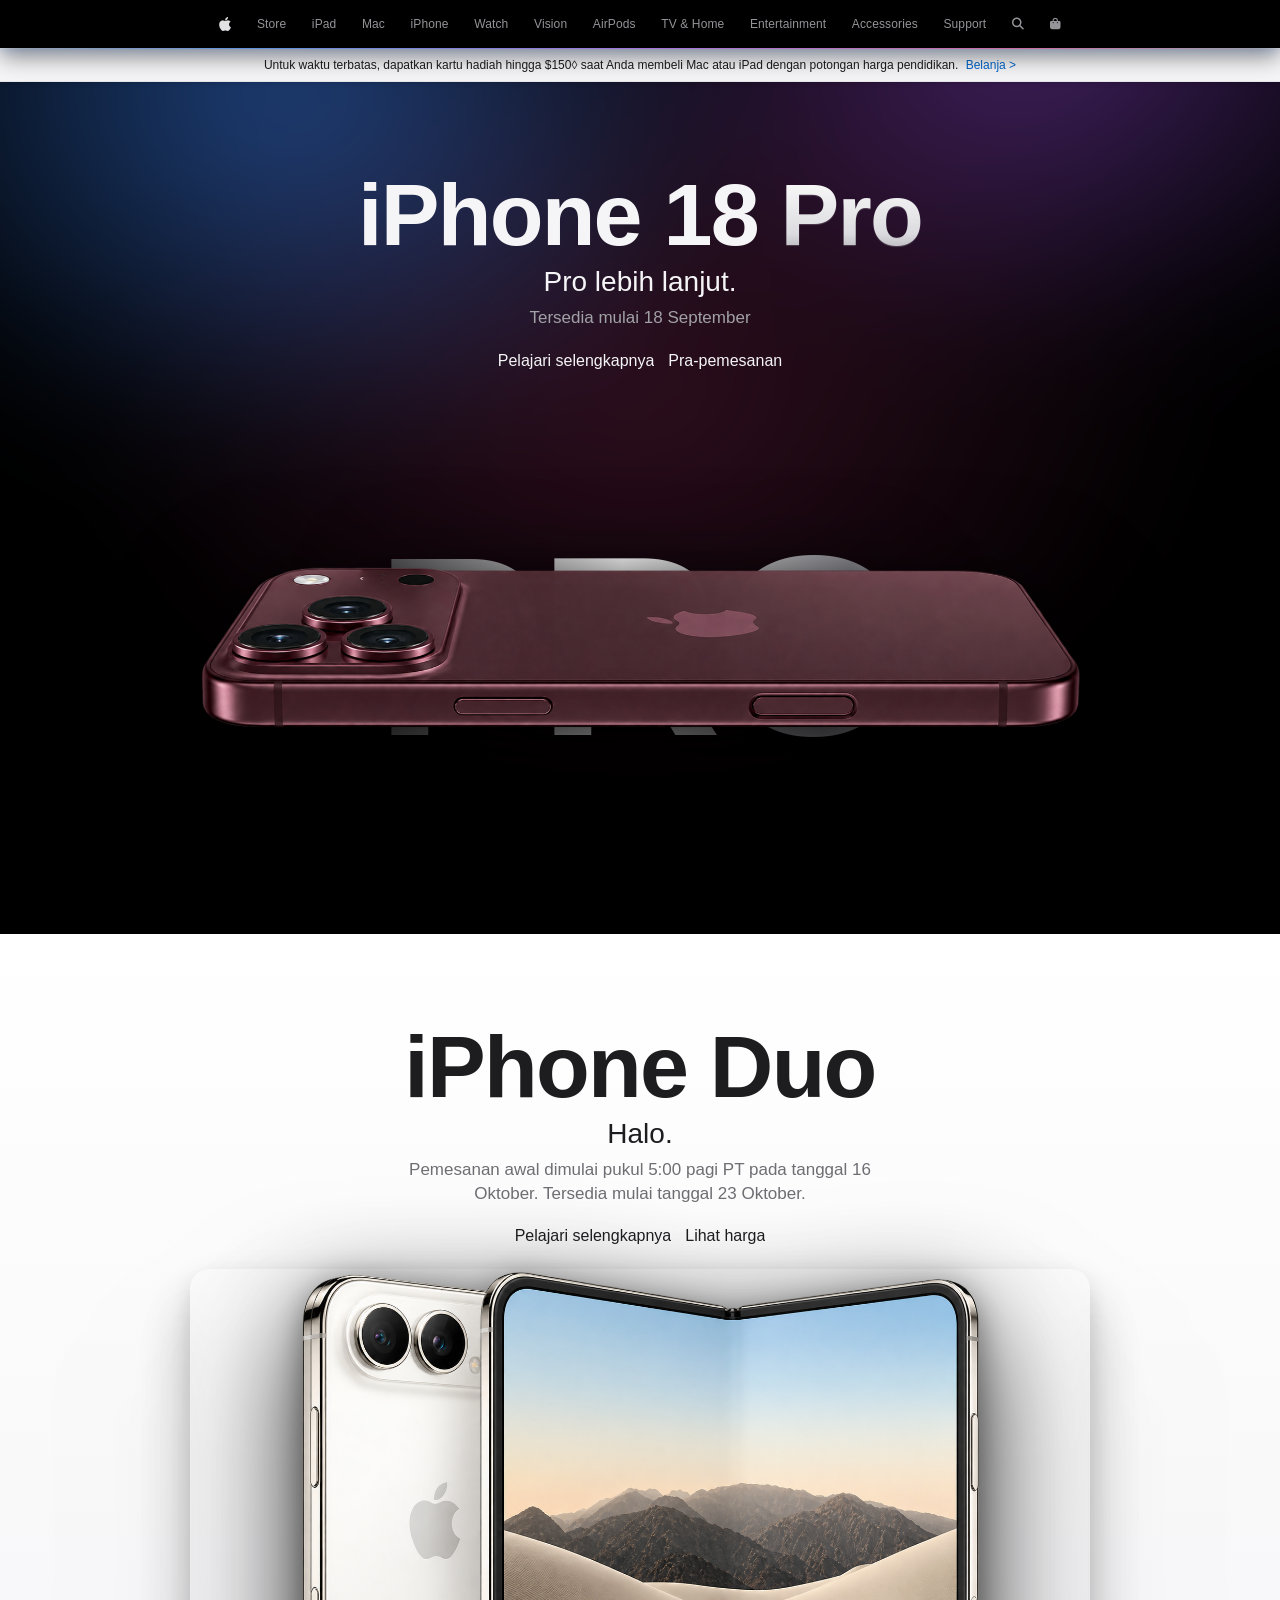
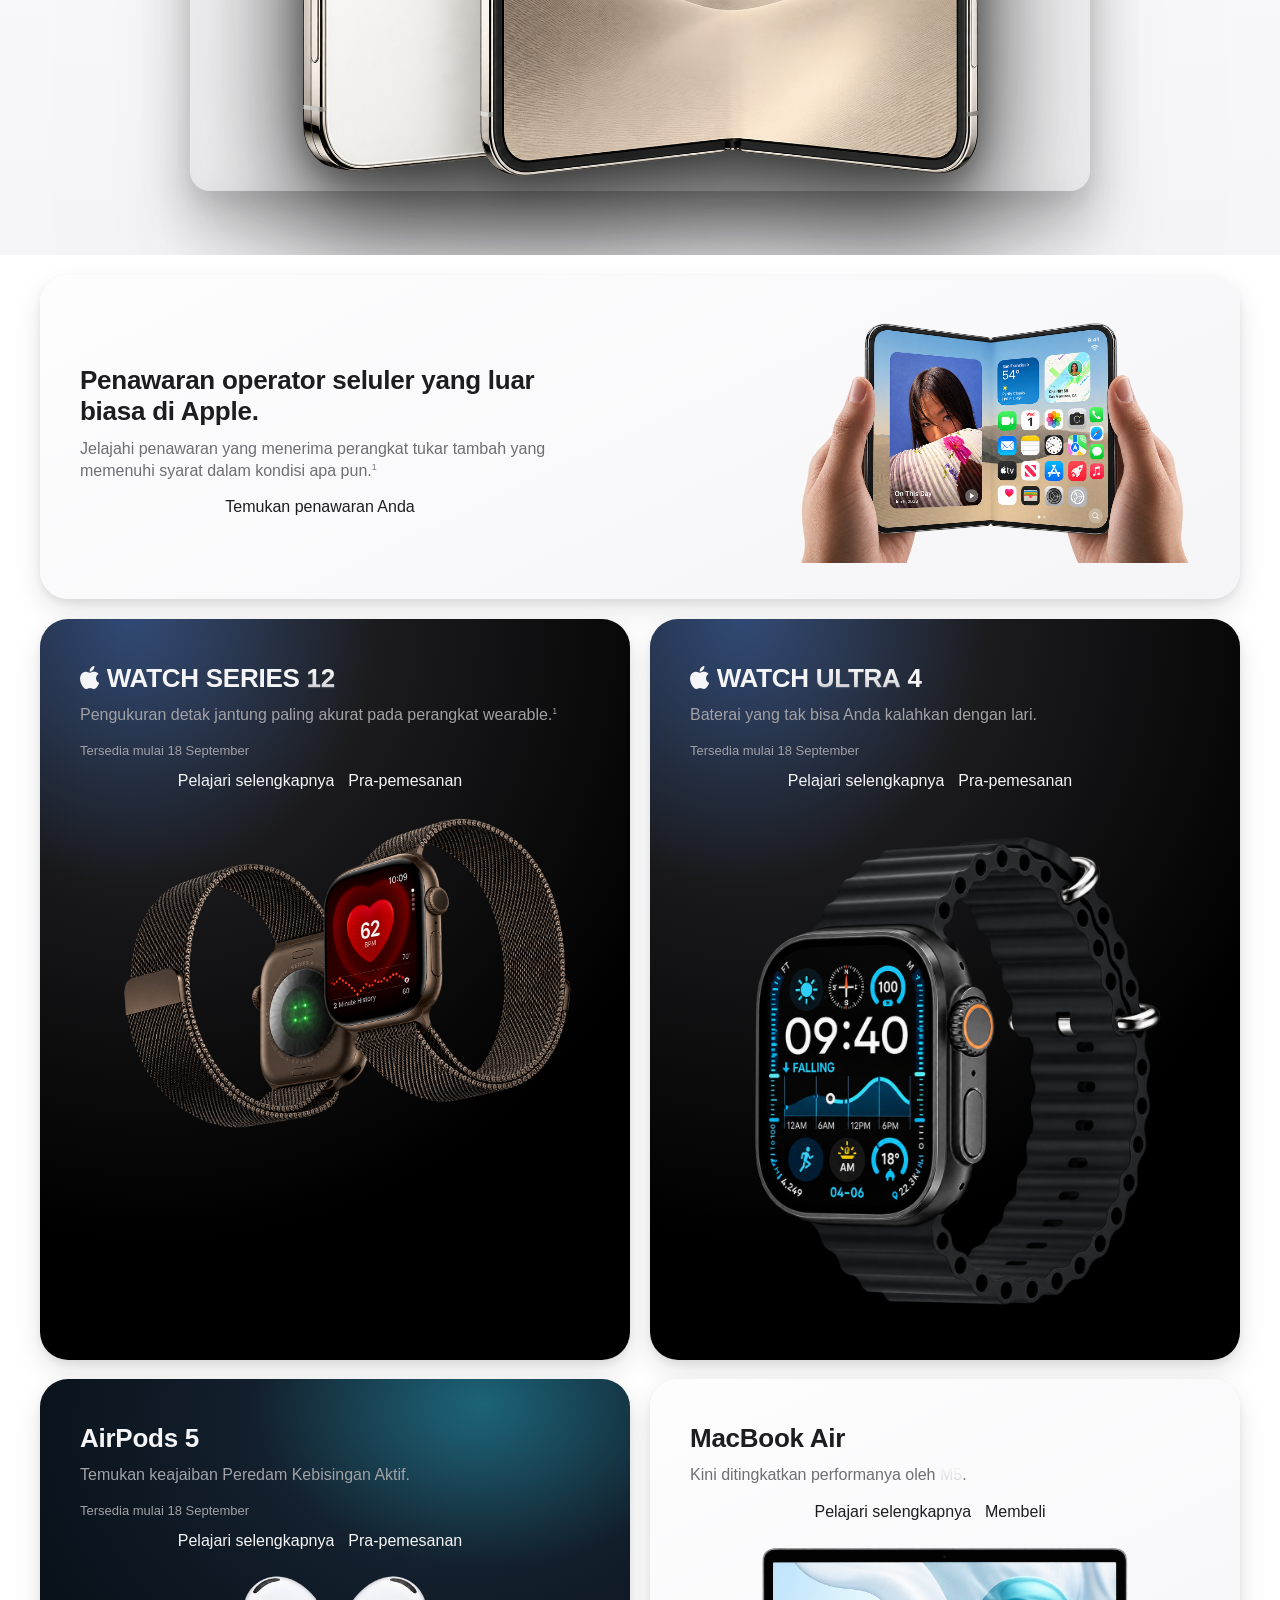
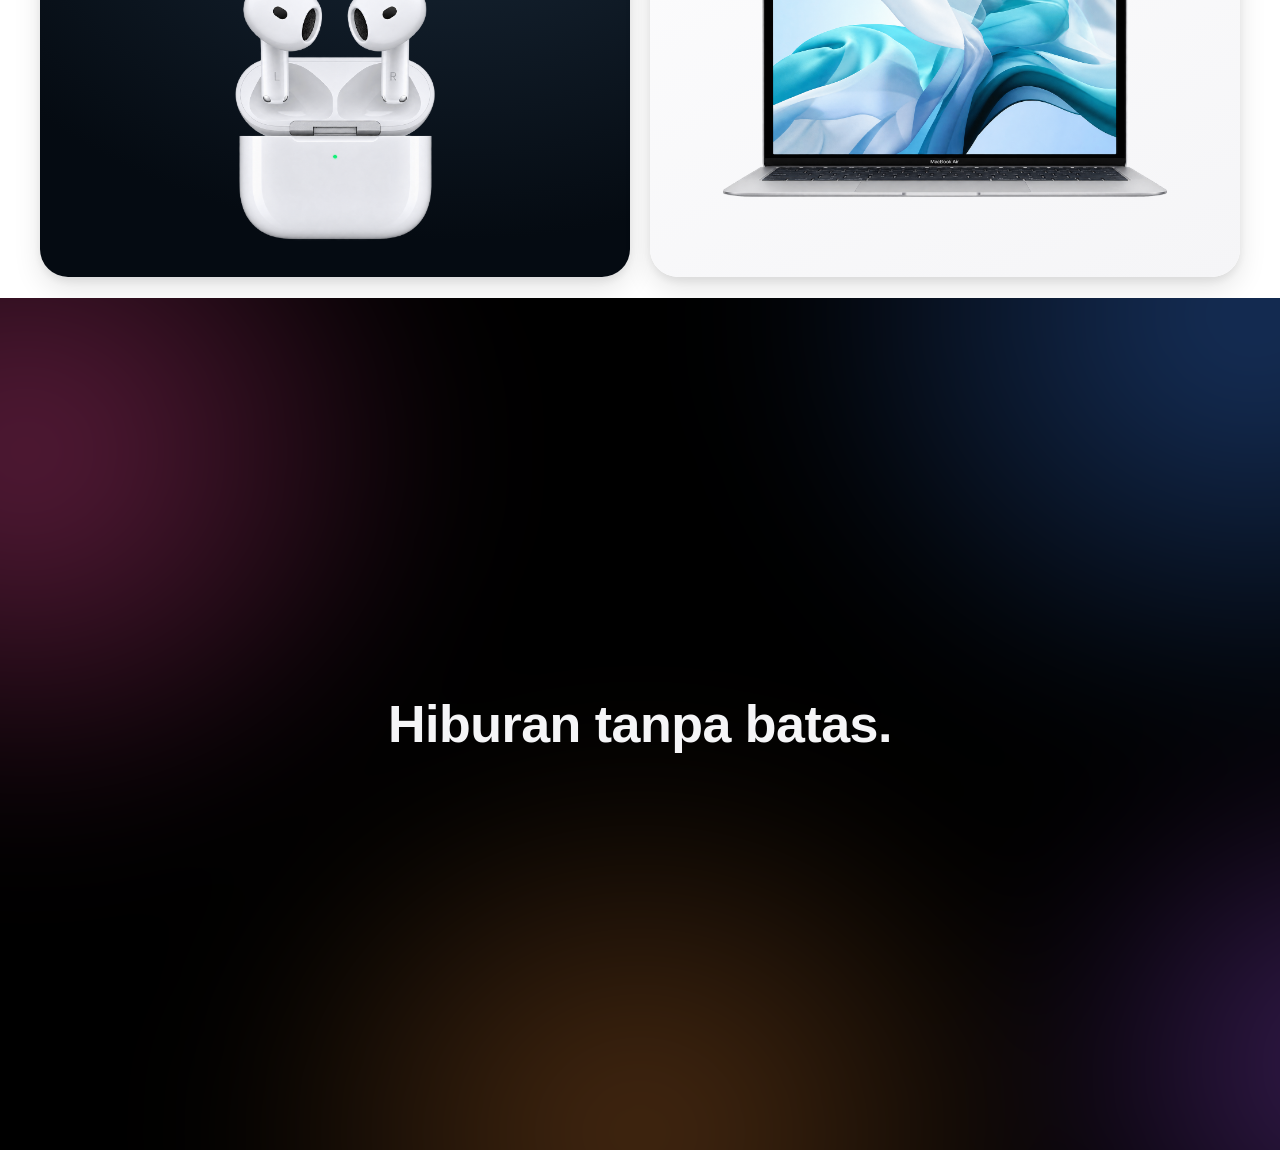
==== commit ebac28ca: "Update website Apple" ====
--- a/website.apple/apple.html
+++ b/website.apple/apple.html
@@ -4,109 +4,106 @@
     <meta charset="UTF-8">
     <meta name="viewport" content="width=device-width, initial-scale=1.0">
     <title>Apple (Indonesia)</title>
-    
-    <!-- FontAwesome untuk Icon (Apple logo, Search, Bag) -->
+
     <link rel="stylesheet" href="https://cdnjs.cloudflare.com/ajax/libs/font-awesome/6.4.0/css/all.min.css">
-    
-    <!-- Link ke file CSS terpisah -->
     <link rel="stylesheet" href="style.css">
 </head>
 <body>
-    <!-- 1. Navigation Bar (Fixed di Paling Atas) -->
+    <!-- 1. Navigation Bar -->
     <nav class="global-nav">
         <ul>
-            <!-- Klik Logo Apple untuk kembali ke Halaman Utama / Index -->
             <li><a href="apple.html"><i class="fa-brands fa-apple nav-icon"></i></a></li>
-            
-            <!-- Menu Navigasi (Bisa diisi file .html buatan sendiri atau link resmi) -->
             <li><a href="store.html">Store</a></li>
+             <li><a href="ipad.html">iPad</a></li>
             <li><a href="mac.html">Mac</a></li>
-            <li><a href="ipad.html">iPad</a></li>
             <li><a href="apple.html">iPhone</a></li>
             <li><a href="watch.html">Watch</a></li>
             <li><a href="vision.html">Vision</a></li>
             <li><a href="airpods.html">AirPods</a></li>
-            <li><a href="tv-home.html">TV & Home</a></li>
+            <li><a href="tv-home.html">TV &amp; Home</a></li>
             <li><a href="entertainment.html">Entertainment</a></li>
             <li><a href="accessories.html">Accessories</a></li>
             <li><a href="support.html">Support</a></li>
-            
-            <!-- Tombol Pencarian dan Keranjang -->
             <li><a href="search.html"><i class="fa-solid fa-magnifying-glass"></i></a></li>
             <li><a href="bag.html"><i class="fa-solid fa-bag-shopping"></i></a></li>
         </ul>
     </nav>
-</body>
-</html>
 
     <!-- 2. Promo Banner / Ribbon -->
     <div class="ribbon">
         Untuk waktu terbatas, dapatkan kartu hadiah hingga $150◊ saat Anda membeli Mac atau iPad dengan potongan harga pendidikan. <a href="#">Belanja &gt;</a>
     </div>
 
-   <!-- 3. Hero Section 1: iPhone 18 Pro (Full Landscape Hero) -->
-<section class="hero-section dark-theme hero-full-landscape">
-    <div class="hero-content">
-        <h1 class="hero-title">iPhone 18 Pro</h1>
-        <p class="hero-subtitle">Pro lebih lanjut.</p>
-        <p class="hero-date">Tersedia mulai 18 September</p>
-        
-        <div class="cta-group">
-            <a href="#" class="btn btn-primary">Pelajari selengkapnya</a>
-            <a href="#" class="btn btn-secondary-dark">Pra-pemesanan</a>
+    <!-- 3. Hero Section 1: iPhone 18 Pro (Full Screen) -->
+    <section class="hero-section dark-theme hero-full-landscape hero-fullscreen">
+
+        <div class="hero-content">
+            <h1 class="hero-title">iPhone 18 <span class="chrome-text">Pro</span></h1>
+            <p class="hero-subtitle">Pro lebih lanjut.</p>
+            <p class="hero-date">Tersedia mulai 18 September</p>
+
+            <div class="cta-group">
+                <a href="#" class="btn btn-primary glossy">Pelajari selengkapnya</a>
+                <a href="#" class="btn btn-secondary-dark glossy">Pra-pemesanan</a>
+            </div>
         </div>
-    </div>
 
-    <!-- Container Gambar Landscape Full -->
-    <div class="hero-landscape-image">
-    <img src="../images/new.png" alt="iPhone 18 Pro Landscape" class="floating-img">
-    </div>
-</section>
+        <!-- Gambar iPhone + teks "PRO" berkilau di belakangnya -->
+        <div class="hero-landscape-image holo">
+            <div class="pro-glow-text" aria-hidden="true"><span>Pro</span></div>
+            <img
+                src="../images/18pro.png"
+                alt="iPhone 18 Pro Landscape"
+                class="floating-img"
+            >
+        </div>
+
+    </section>
 
     <!-- 4. Hero Section 2: iPhone Duo (Light Mode) -->
     <section class="hero-section light-theme">
         <h1 class="hero-title">iPhone Duo</h1>
-        <p class="hero-subtitle">Halo, halo.</p>
+        <p class="hero-subtitle">Halo.</p>
         <p class="hero-description">
             Pemesanan awal dimulai pukul 5:00 pagi PT pada tanggal 16 Oktober. Tersedia mulai tanggal 23 Oktober.
         </p>
-        
+
         <div class="cta-group">
-            <a href="#" class="btn btn-primary">Pelajari selengkapnya</a>
-            <a href="#" class="btn btn-secondary-light">Lihat harga</a>
+            <a href="#" class="btn btn-primary glossy">Pelajari selengkapnya</a>
+            <a href="#" class="btn btn-secondary-light glossy">Lihat harga</a>
         </div>
 
-        <div class="hero-image-container">
+        <div class="hero-image-container holo">
             <img src="../images/ipduo.png" alt="iPhone Duo" class="floating-img">
         </div>
     </section>
 
-    <!-- 5. Bento Grid Section (2 Kolom) -->
+    <!-- 5. Bento Grid Section -->
     <div class="bento-container">
-        
+
         <!-- Bento 1: Penawaran Operator -->
-        <div class="bento-card light-theme">
+        <div class="bento-card light-theme holo">
             <div class="card-content">
                 <h2 class="card-title">Penawaran operator seluler yang luar biasa di Apple.</h2>
                 <p class="card-desc">Jelajahi penawaran yang menerima perangkat tukar tambah yang memenuhi syarat dalam kondisi apa pun.<sup>1</sup></p>
                 <div class="cta-group">
-                    <a href="#" class="btn btn-primary">Temukan penawaran Anda</a>
+                    <a href="#" class="btn btn-primary glossy">Temukan penawaran Anda</a>
                 </div>
             </div>
             <div class="card-image">
-                <img src="https://via.placeholder.com/500x300/f5f5f7/000000?text=Carrier+Deals" alt="Penawaran Operator">
+                <img src="../images/flip.png" alt="Penawaran Operator">
             </div>
         </div>
 
         <!-- Bento 2: Apple Watch Series 12 -->
-        <div class="bento-card dark-theme">
+        <div class="bento-card dark-theme holo">
             <div class="card-content">
-                <h2 class="card-title"><i class="fa-brands fa-apple"></i> WATCH SERIES 12</h2>
+                <h2 class="card-title"><i class="fa-brands fa-apple"></i> WATCH SERIES <span class="chrome-text">12</span></h2>
                 <p class="card-subtitle">Pengukuran detak jantung paling akurat pada perangkat wearable.<sup>1</sup></p>
                 <p class="card-date">Tersedia mulai 18 September</p>
                 <div class="cta-group">
-                    <a href="#" class="btn btn-primary">Pelajari selengkapnya</a>
-                    <a href="#" class="btn btn-secondary-dark">Pra-pemesanan</a>
+                    <a href="#" class="btn btn-primary glossy">Pelajari selengkapnya</a>
+                    <a href="#" class="btn btn-secondary-dark glossy">Pra-pemesanan</a>
                 </div>
             </div>
             <div class="card-image">
@@ -115,75 +112,59 @@
         </div>
 
         <!-- Bento 3: Apple Watch Ultra 4 -->
-        <div class="bento-card dark-theme">
+        <div class="bento-card dark-theme holo">
             <div class="card-content">
-                <h2 class="card-title"><i class="fa-brands fa-apple"></i> WATCH ULTRA 4</h2>
+                <h2 class="card-title"><i class="fa-brands fa-apple"></i> WATCH <span class="chrome-text">ULTRA</span> 4</h2>
                 <p class="card-subtitle">Baterai yang tak bisa Anda kalahkan dengan lari.</p>
                 <p class="card-date">Tersedia mulai 18 September</p>
                 <div class="cta-group">
-                    <a href="#" class="btn btn-primary">Pelajari selengkapnya</a>
-                    <a href="#" class="btn btn-secondary-dark">Pra-pemesanan</a>
+                    <a href="#" class="btn btn-primary glossy">Pelajari selengkapnya</a>
+                    <a href="#" class="btn btn-secondary-dark glossy">Pra-pemesanan</a>
                 </div>
             </div>
             <div class="card-image">
-                <img src="https://via.placeholder.com/500x250/000000/FFFFFF?text=Watch+Ultra+4" alt="Apple Watch Ultra 4">
+                <img src="../images/watch4.png" alt="Apple Watch Ultra 4">
             </div>
         </div>
 
         <!-- Bento 4: AirPods 5 -->
-        <div class="bento-card airpods-theme">
+        <div class="bento-card airpods-theme holo">
             <div class="card-content">
                 <h2 class="card-title">AirPods 5</h2>
                 <p class="card-subtitle">Temukan keajaiban Peredam Kebisingan Aktif.</p>
                 <p class="card-date">Tersedia mulai 18 September</p>
                 <div class="cta-group">
-                    <a href="#" class="btn btn-primary">Pelajari selengkapnya</a>
-                    <a href="#" class="btn btn-secondary-dark">Pra-pemesanan</a>
+                    <a href="#" class="btn btn-primary glossy">Pelajari selengkapnya</a>
+                    <a href="#" class="btn btn-secondary-dark glossy">Pra-pemesanan</a>
                 </div>
             </div>
             <div class="card-image">
-                <img src="https://via.placeholder.com/500x250/112233/FFFFFF?text=AirPods+5" alt="AirPods 5">
+                <img src="../images/airpods.5.png" alt="AirPods 5">
             </div>
         </div>
 
         <!-- Bento 5: MacBook Air -->
-        <div class="bento-card light-theme">
+        <div class="bento-card light-theme holo">
             <div class="card-content">
                 <h2 class="card-title">MacBook Air</h2>
-                <p class="card-subtitle">Kini ditingkatkan performanya oleh M5.</p>
+                <p class="card-subtitle">Kini ditingkatkan performanya oleh <span class="chrome-text">M5</span>.</p>
                 <div class="cta-group">
-                    <a href="#" class="btn btn-primary">Pelajari selengkapnya</a>
-                    <a href="#" class="btn btn-secondary-light">Membeli</a>
+                    <a href="#" class="btn btn-primary glossy">Pelajari selengkapnya</a>
+                    <a href="#" class="btn btn-secondary-light glossy">Membeli</a>
                 </div>
             </div>
             <div class="card-image">
-                <img src="https://via.placeholder.com/500x250/fbfbfd/000000?text=MacBook+Air" alt="MacBook Air">
+                <img src="../images/macbook.png" alt="MacBook Air">
             </div>
         </div>
-
-        <!-- Bento 6: Apple Card -->
-        <div class="bento-card light-theme">
-            <div class="card-content">
-                <h2 class="card-title"><i class="fa-brands fa-apple"></i> Card</h2>
-                <p class="card-desc">Dapatkan cashback hingga 3% setiap hari untuk setiap pembelian.</p>
-                <div class="cta-group">
-                    <a href="#" class="btn btn-primary">Pelajari selengkapnya</a>
-                    <a href="#" class="btn btn-secondary-light">Daftar sekarang</a>
-                </div>
-            </div>
-            <div class="card-image">
-                <img src="https://via.placeholder.com/500x250/fbfbfd/000000?text=Apple+Card" alt="Apple Card">
-            </div>
-        </div>
-
     </div>
 
     <!-- 6. Section Hiburan -->
-    <section class="entertainment-section">
+    <section class="entertainment-section hero-fullscreen">
         <h2 class="section-heading">Hiburan tanpa batas.</h2>
     </section>
 
-    <!-- Script efek 3D (tilt on hover) -->
+    <!-- Script efek 3D tilt + hologram -->
     <script src="script.js"></script>
 </body>
 </html>
--- a/website.apple/style.css
+++ b/website.apple/style.css
@@ -16,7 +16,6 @@
     --accent-blue: #2997ff;
     --accent-blue-deep: #0066cc;
 
-    /* glow accents — untuk kesan "fresh & hidup" */
     --glow-blue: #3b82f6;
     --glow-purple: #a855f7;
     --glow-pink: #ec4899;
@@ -31,7 +30,8 @@
     --ease: cubic-bezier(0.16, 1, 0.3, 1);
     --ease-soft: cubic-bezier(0.4, 0, 0.2, 1);
 
-    /* layered "physical" shadows — the core of the 3D feel */
+    --nav-height: 48px;
+
     --depth-1: 0 1px 2px rgba(0,0,0,0.06), 0 2px 6px rgba(0,0,0,0.05);
     --depth-2: 0 4px 10px rgba(0,0,0,0.08), 0 12px 28px rgba(0,0,0,0.10);
     --depth-3: 0 10px 24px rgba(0,0,0,0.12), 0 30px 60px rgba(0,0,0,0.18);
@@ -40,10 +40,11 @@
 
 * { box-sizing: border-box; }
 
-html { scroll-behavior: smooth; }
+html { scroll-behavior: smooth; height: 100%; }
 
 body {
     margin: 0;
+    min-height: 100%;
     background: var(--bg-white);
     color: var(--text-dark);
     font-family: -apple-system, "SF Pro Display", "SF Pro Text", "Helvetica Neue", Arial, sans-serif;
@@ -56,13 +57,13 @@
 sup { font-size: 0.55em; }
 
 /* ============================================================
-   1. GLOBAL NAV — glass, floating above everything
+   1. GLOBAL NAV
    ============================================================ */
 .global-nav {
     position: sticky;
     top: 0;
     z-index: 1000;
-    height: 48px;
+    height: var(--nav-height);
     display: flex;
     align-items: center;
     background: #000000;
@@ -135,7 +136,7 @@
 .ribbon a:hover { text-decoration: underline; }
 
 /* ============================================================
-   3. HERO SECTIONS — perspective stage for floating products
+   3. HERO SECTIONS
    ============================================================ */
 .hero-section {
     position: relative;
@@ -145,12 +146,22 @@
     overflow: hidden;
 }
 
+/* Fullscreen hero — mengisi 1 layar penuh di bawah nav */
+.hero-fullscreen {
+    min-height: calc(100svh - var(--nav-height));
+    min-height: calc(100vh - var(--nav-height));
+    display: flex;
+    flex-direction: column;
+    align-items: center;
+    justify-content: center;
+}
+
 .hero-title {
-    font-size: clamp(40px, 6vw, 80px);
-    font-weight: 600;
-    letter-spacing: -0.015em;
+    font-size: clamp(40px, 7vw, 88px);
+    font-weight: 700;
+    letter-spacing: -0.02em;
     margin: 0 0 6px;
-    line-height: 1.05;
+    line-height: 1.02;
 }
 
 .hero-subtitle {
@@ -166,6 +177,10 @@
     margin: 0 auto 22px;
     line-height: 1.4;
 }
+.hero-section.dark-theme .hero-date,
+.hero-section.dark-theme .hero-description {
+    color: var(--text-light-muted);
+}
 
 .cta-group {
     display: flex;
@@ -174,48 +189,6 @@
     margin-top: 8px;
     position: relative;
     z-index: 3;
-}
-
-.btn {
-    display: inline-block;
-    padding: 11px 22px;
-    font-size: 15px;
-    font-weight: 500;
-    border-radius: var(--radius-pill);
-    transition: transform 0.2s var(--ease-soft), box-shadow 0.2s var(--ease-soft), background 0.2s var(--ease-soft);
-    will-change: transform;
-}
-
-.btn:active { transform: translateY(1px) scale(0.98); }
-
-.btn-primary {
-    background: var(--accent-blue-deep);
-    color: #fff;
-    box-shadow: 0 2px 6px rgba(0,102,204,0.35), 0 8px 18px rgba(0,102,204,0.25);
-}
-.btn-primary:hover {
-    background: var(--accent-blue);
-    box-shadow: 0 4px 10px rgba(41,151,255,0.4), 0 14px 26px rgba(41,151,255,0.28);
-    transform: translateY(-2px);
-}
-
-.btn-secondary-dark {
-    color: var(--accent-blue);
-    background: rgba(255,255,255,0.06);
-    border: 1px solid rgba(255,255,255,0.14);
-}
-.btn-secondary-dark:hover {
-    background: rgba(255,255,255,0.12);
-    transform: translateY(-2px);
-}
-
-.btn-secondary-light {
-    color: var(--accent-blue-deep);
-    background: rgba(0,0,0,0.04);
-}
-.btn-secondary-light:hover {
-    background: rgba(0,0,0,0.08);
-    transform: translateY(-2px);
 }
 
 /* --- Dark theme hero (iPhone 18 Pro) --- */
@@ -230,9 +203,9 @@
     inset: -20%;
     z-index: 0;
     background:
-        radial-gradient(38% 45% at 30% 15%, rgba(59,130,246,0.55), transparent 70%),
-        radial-gradient(35% 40% at 72% 10%, rgba(168,85,247,0.45), transparent 70%),
-        radial-gradient(45% 50% at 50% 40%, rgba(236,72,153,0.22), transparent 70%);
+        radial-gradient(38% 45% at 30% 15%, rgba(59,130,246,0.5), transparent 70%),
+        radial-gradient(35% 40% at 72% 10%, rgba(168,85,247,0.4), transparent 70%),
+        radial-gradient(45% 50% at 50% 40%, rgba(236,72,153,0.2), transparent 70%);
     filter: blur(60px);
     animation: glow-pulse 8s ease-in-out infinite;
     pointer-events: none;
@@ -249,18 +222,26 @@
     50%      { opacity: 1; transform: scale(1.06); }
 }
 
-.hero-full-landscape {
-    padding-bottom: 0;
-}
+.hero-full-landscape { padding-bottom: 24px; }
 
 .hero-landscape-image {
-    margin-top: 20px;
+    position: relative;
+    margin-top: 12px;
+    flex: 1;
+    width: 100%;
+    display: flex;
+    align-items: center;
+    justify-content: center;
     transform-style: preserve-3d;
     transition: transform 0.35s var(--ease);
 }
 
 .floating-img {
-    width: min(100%, 1100px);
+    position: relative;
+    z-index: 2;
+    width: min(92vw, 1200px);
+    max-height: 58vh;
+    object-fit: contain;
     display: block;
     margin: 0 auto;
     filter: drop-shadow(0 40px 60px rgba(0,0,0,0.65)) drop-shadow(0 8px 16px rgba(0,0,0,0.5));
@@ -278,20 +259,73 @@
     50%      { transform: translateY(-14px); }
 }
 
+/* ============================================================
+   3b. TEKS "PRO" BERKILAU — ditaruh di belakang gambar iPhone
+   ============================================================ */
+.pro-glow-text {
+    position: absolute;
+    inset: 0;
+    z-index: 1;
+    display: flex;
+    align-items: center;
+    justify-content: center;
+    pointer-events: none;
+    user-select: none;
+}
+
+.pro-glow-text span {
+    font-size: clamp(110px, 20vw, 320px);
+    font-weight: 800;
+    letter-spacing: -0.03em;
+    line-height: 1;
+    text-transform: uppercase;
+
+    background: linear-gradient(
+        100deg,
+        #4a4a4d 0%,
+        #ffffff 18%,
+        #8f8f95 34%,
+        #ffffff 50%,
+        #6b6b70 66%,
+        #ffffff 82%,
+        #4a4a4d 100%
+    );
+    background-size: 260% 100%;
+    -webkit-background-clip: text;
+    background-clip: text;
+    color: transparent;
+
+    filter: drop-shadow(0 25px 45px rgba(0,0,0,0.65));
+    animation: pro-shimmer 5.5s linear infinite;
+}
+
+@keyframes pro-shimmer {
+    0%   { background-position: 0% 50%; }
+    100% { background-position: 260% 50%; }
+}
+
+@media (prefers-reduced-motion: reduce) {
+    .pro-glow-text span { animation: none; }
+}
+
 /* --- Light theme hero (iPhone Duo) --- */
 .hero-section.light-theme {
     background: linear-gradient(180deg, #ffffff 0%, var(--bg-light) 100%);
 }
 
 .hero-image-container {
+    position: relative;
     margin-top: 24px;
     perspective: 1400px;
+    border-radius: var(--radius-md);
 }
 
 .hero-image-container img {
     width: min(100%, 900px);
     border-radius: var(--radius-md);
     box-shadow: var(--depth-3);
+    display: block;
+    margin: 0 auto;
     transition: transform 0.4s var(--ease), box-shadow 0.4s var(--ease);
 }
 
@@ -299,6 +333,62 @@
     transform: translateY(-6px) scale(1.015);
     box-shadow: 0 24px 40px rgba(0,0,0,0.16), 0 40px 80px rgba(0,0,0,0.14);
 }
+
+/* ============================================================
+   3c. CHROME / METALLIC TEXT — mis. "Pro", "12", "ULTRA", "M5"
+   ============================================================ */
+.chrome-text {
+    display: inline-block;
+    background: linear-gradient(180deg,
+        #ffffff 0%,
+        #d4d4d9 32%,
+        #79797f 50%,
+        #dcdce0 68%,
+        #ffffff 100%);
+    background-size: 100% 220%;
+    -webkit-background-clip: text;
+    background-clip: text;
+    color: transparent;
+    text-shadow: 0 1px 1px rgba(255,255,255,0.2);
+    animation: chrome-sheen 7s ease-in-out infinite;
+}
+
+@keyframes chrome-sheen {
+    0%, 100% { background-position: 0% 10%; }
+    50%      { background-position: 0% 90%; }
+}
+
+@media (prefers-reduced-motion: reduce) {
+    .chrome-text { animation: none; }
+}
+
+/* ============================================================
+   3d. GLOSSY SWEEP — sapuan cahaya saat hover (tombol, dll.)
+   ============================================================ */
+.glossy {
+    position: relative;
+    overflow: hidden;
+    isolation: isolate;
+}
+.glossy::after {
+    content: "";
+    position: absolute;
+    top: -60%;
+    left: -40%;
+    width: 35%;
+    height: 220%;
+    background: linear-gradient(115deg, transparent, rgba(255,255,255,0.55), transparent);
+    transform: translateX(-120%) rotate(8deg);
+    transition: transform 0.85s var(--ease);
+    pointer-events: none;
+    z-index: 5;
+}
+.glossy:hover::after {
+    transform: translateX(420%) rotate(8deg);
+}
+
+/* ============================================================
+   
 
 /* ============================================================
    4. BENTO GRID — tilt-on-hover 3D cards
@@ -331,7 +421,7 @@
 
 .card-content {
     position: relative;
-    z-index: 2;
+    z-index: 4;
     transform: translateZ(30px);
     transition: transform 0.5s var(--ease);
     max-width: 480px;
@@ -340,6 +430,8 @@
 .bento-card:hover .card-content { transform: translateZ(55px); }
 
 .card-image {
+    position: relative;
+    z-index: 4;
     margin-top: 24px;
     transform: translateZ(20px);
     transition: transform 0.5s var(--ease);
@@ -371,7 +463,6 @@
     margin: 0 0 14px;
 }
 
-/* card theme variants */
 .bento-card.light-theme {
     background: linear-gradient(155deg, #fdfdfe, var(--bg-light));
     color: var(--text-dark);
@@ -414,7 +505,6 @@
     box-shadow: var(--depth-3), 0 0 30px rgba(168,85,247,0.15);
 }
 
-/* full-width bento items (make Card 1 & Watch pairing feel intentional on wide screens) */
 @media (min-width: 900px) {
     .bento-card:nth-child(1) { grid-column: span 2; display: flex; align-items: center; justify-content: space-between; gap: 32px; }
     .bento-card:nth-child(1) .card-image { margin-top: 0; flex: 1; max-width: 420px; }
@@ -430,6 +520,11 @@
     background: #000;
     color: var(--text-light);
     overflow: hidden;
+}
+.entertainment-section.hero-fullscreen {
+    display: flex;
+    align-items: center;
+    justify-content: center;
 }
 
 .entertainment-section::before {
@@ -445,7 +540,14 @@
     animation: aurora-drift 14s ease-in-out infinite alternate;
 }
 
-.section-heading { position: relative; z-index: 1; }
+.section-heading {
+    position: relative;
+    z-index: 1;
+    font-size: clamp(32px, 4.5vw, 52px);
+    font-weight: 600;
+    letter-spacing: -0.01em;
+    margin: 0;
+}
 
 @keyframes aurora-drift {
     0%   { transform: translate(0, 0) scale(1); }
@@ -453,507 +555,9 @@
     100% { transform: translate(-3%, 2%) scale(1); }
 }
 
-.section-heading {
-    font-size: clamp(32px, 4.5vw, 52px);
-    font-weight: 600;
-    letter-spacing: -0.01em;
-    margin: 0;
-}
-
-/* ============================================================
-   6. RESPONSIVE
-   ============================================================ */
-@media (max-width: 900px) {
-    .global-nav ul { justify-content: flex-start; overflow-x: auto; }
-    .bento-container { grid-template-columns: 1fr; }
-    .bento-card:nth-child(1) { grid-column: span 1; flex-direction: column; }
-}
-
-@media (max-width: 600px) {
-    .hero-section { padding: 64px 18px 44px; }
-    .cta-group { flex-direction: column; align-items: center; }
-    .bento-card { padding: 32px 24px 28px; }
-}
-
-/* Respect reduced motion */
-@media (prefers-reduced-motion: reduce) {
-    .floating-img,
-    .hero-section.dark-theme::before,
-    .entertainment-section::before {
-        animation: none;
-    }
-    html { scroll-behavior: auto; }
-    .bento-card, .card-content, .card-image, .hero-image-container img, .btn {
-        transition: none !important;
-    }
-}
-
-/* ============================================================
-   APPLE (ID) — 3D EDITION
-   Token system
-   ============================================================ */
-:root {
-    --bg-light: #f5f5f7;
-    --bg-white: #ffffff;
-    --bg-dark: #000000;
-    --bg-dark-soft: #0a0a0c;
-
-    --text-dark: #1d1d1f;
-    --text-dark-muted: #6e6e73;
-    --text-light: #f5f5f7;
-    --text-light-muted: #a1a1a6;
-
-    --accent-blue: #2997ff;
-    --accent-blue-deep: #0066cc;
-
-    /* glow accents — untuk kesan "fresh & hidup" */
-    --glow-blue: #3b82f6;
-    --glow-purple: #a855f7;
-    --glow-pink: #ec4899;
-    --glow-cyan: #22d3ee;
-    --glow-orange: #fb923c;
-
-    --radius-lg: 28px;
-    --radius-md: 20px;
-    --radius-sm: 12px;
-    --radius-pill: 980px;
-
-    --ease: cubic-bezier(0.16, 1, 0.3, 1);
-    --ease-soft: cubic-bezier(0.4, 0, 0.2, 1);
-
-    /* layered "physical" shadows — the core of the 3D feel */
-    --depth-1: 0 1px 2px rgba(0,0,0,0.06), 0 2px 6px rgba(0,0,0,0.05);
-    --depth-2: 0 4px 10px rgba(0,0,0,0.08), 0 12px 28px rgba(0,0,0,0.10);
-    --depth-3: 0 10px 24px rgba(0,0,0,0.12), 0 30px 60px rgba(0,0,0,0.18);
-    --depth-dark: 0 20px 50px rgba(0,0,0,0.55), 0 6px 16px rgba(0,0,0,0.4);
-}
-
-* { box-sizing: border-box; }
-
-html { scroll-behavior: smooth; }
-
-body {
-    margin: 0;
-    background: var(--bg-white);
-    color: var(--text-dark);
-    font-family: -apple-system, "SF Pro Display", "SF Pro Text", "Helvetica Neue", Arial, sans-serif;
-    -webkit-font-smoothing: antialiased;
-    overflow-x: hidden;
-}
-
-a { text-decoration: none; color: inherit; }
-ul { list-style: none; margin: 0; padding: 0; }
-sup { font-size: 0.55em; }
-
-/* ============================================================
-   1. GLOBAL NAV — glass, floating above everything
-   ============================================================ */
-.global-nav {
-    position: sticky;
-    top: 0;
-    z-index: 1000;
-    height: 48px;
-    display: flex;
-    align-items: center;
-    background: #000000;
-    box-shadow:
-        0 1px 0 rgba(255,255,255,0.08),
-        0 1px 12px rgba(59,130,246,0.25),
-        0 8px 24px rgba(0,0,0,0.5);
-}
-
-.global-nav::after {
-    content: "";
-    position: absolute;
-    left: 0; right: 0; bottom: -1px;
-    height: 1px;
-    background: linear-gradient(90deg,
-        transparent,
-        var(--glow-blue) 20%,
-        var(--glow-purple) 50%,
-        var(--glow-pink) 80%,
-        transparent);
-    opacity: 0.6;
-}
-
-.global-nav ul {
-    width: 100%;
-    display: flex;
-    justify-content: center;
-    align-items: center;
-    gap: clamp(14px, 2vw, 30px);
-    padding: 0 16px;
-}
-
-.global-nav a {
-    display: flex;
-    align-items: center;
-    color: var(--text-light-muted);
-    font-size: 12px;
-    letter-spacing: 0.01em;
-    opacity: 0.92;
-    transition: opacity 0.25s var(--ease-soft), transform 0.25s var(--ease-soft);
-}
-
-.global-nav a:hover {
-    color: var(--text-light);
-    opacity: 1;
-    transform: translateY(-1px);
-}
-
-.nav-icon { font-size: 16px; color: var(--text-light); }
-
-/* ============================================================
-   2. PROMO RIBBON
-   ============================================================ */
-.ribbon {
-    text-align: center;
-    font-size: 12px;
-    color: var(--text-dark);
-    background: linear-gradient(180deg, #fafafc, var(--bg-light));
-    padding: 10px 20px;
-    box-shadow: inset 0 -1px 0 rgba(0,0,0,0.06), var(--depth-1);
-    position: relative;
-    z-index: 2;
-}
-
-.ribbon a {
-    color: var(--accent-blue-deep);
-    font-weight: 500;
-    margin-left: 4px;
-}
-.ribbon a:hover { text-decoration: underline; }
-
-/* ============================================================
-   3. HERO SECTIONS — perspective stage for floating products
-   ============================================================ */
-.hero-section {
-    position: relative;
-    padding: 88px 24px 64px;
-    text-align: center;
-    perspective: 1600px;
-    overflow: hidden;
-}
-
-.hero-title {
-    font-size: clamp(40px, 6vw, 80px);
-    font-weight: 600;
-    letter-spacing: -0.015em;
-    margin: 0 0 6px;
-    line-height: 1.05;
-}
-
-.hero-subtitle {
-    font-size: clamp(20px, 2.4vw, 28px);
-    font-weight: 500;
-    margin: 0 0 8px;
-}
-
-.hero-date, .hero-description {
-    font-size: 17px;
-    color: var(--text-dark-muted);
-    max-width: 520px;
-    margin: 0 auto 22px;
-    line-height: 1.4;
-}
-
-.cta-group {
-    display: flex;
-    justify-content: center;
-    gap: 14px;
-    margin-top: 8px;
-    position: relative;
-    z-index: 3;
-}
-
-.btn {
-    display: inline-block;
-    padding: 11px 22px;
-    font-size: 15px;
-    font-weight: 500;
-    border-radius: var(--radius-pill);
-    transition: transform 0.2s var(--ease-soft), box-shadow 0.2s var(--ease-soft), background 0.2s var(--ease-soft);
-    will-change: transform;
-}
-
-.btn:active { transform: translateY(1px) scale(0.98); }
-
-.btn-primary {
-    background: var(--accent-blue-deep);
-    color: #fff;
-    box-shadow: 0 2px 6px rgba(0,102,204,0.35), 0 8px 18px rgba(0,102,204,0.25);
-}
-.btn-primary:hover {
-    background: var(--accent-blue);
-    box-shadow: 0 4px 10px rgba(41,151,255,0.4), 0 14px 26px rgba(41,151,255,0.28);
-    transform: translateY(-2px);
-}
-
-.btn-secondary-dark {
-    color: var(--accent-blue);
-    background: rgba(255,255,255,0.06);
-    border: 1px solid rgba(255,255,255,0.14);
-}
-.btn-secondary-dark:hover {
-    background: rgba(255,255,255,0.12);
-    transform: translateY(-2px);
-}
-
-.btn-secondary-light {
-    color: var(--accent-blue-deep);
-    background: rgba(0,0,0,0.04);
-}
-.btn-secondary-light:hover {
-    background: rgba(0,0,0,0.08);
-    transform: translateY(-2px);
-}
-
-/* --- Dark theme hero (iPhone 18 Pro) --- */
-.hero-section.dark-theme {
-    background: #000;
-    color: var(--text-light);
-}
-
-.hero-section.dark-theme::before {
-    content: "";
-    position: absolute;
-    inset: -20%;
-    z-index: 0;
-    background:
-        radial-gradient(38% 45% at 30% 15%, rgba(59,130,246,0.55), transparent 70%),
-        radial-gradient(35% 40% at 72% 10%, rgba(168,85,247,0.45), transparent 70%),
-        radial-gradient(45% 50% at 50% 40%, rgba(236,72,153,0.22), transparent 70%);
-    filter: blur(60px);
-    animation: glow-pulse 8s ease-in-out infinite;
-    pointer-events: none;
-}
-
-.hero-section.dark-theme .hero-content,
-.hero-section.dark-theme .hero-landscape-image {
-    position: relative;
-    z-index: 1;
-}
-
-@keyframes glow-pulse {
-    0%, 100% { opacity: 0.85; transform: scale(1); }
-    50%      { opacity: 1; transform: scale(1.06); }
-}
-
-.hero-full-landscape {
-    padding-bottom: 0;
-}
-
-.hero-landscape-image {
-    margin-top: 20px;
-    transform-style: preserve-3d;
-    transition: transform 0.35s var(--ease);
-}
-
-.floating-img {
-    width: min(100%, 1100px);
-    display: block;
-    margin: 0 auto;
-    filter: drop-shadow(0 40px 60px rgba(0,0,0,0.65)) drop-shadow(0 8px 16px rgba(0,0,0,0.5));
-    animation: float-in 1.1s var(--ease) both, hover-float 5s ease-in-out 1.1s infinite;
-    transform-style: preserve-3d;
-}
-
-@keyframes float-in {
-    from { opacity: 0; transform: translateY(70px) rotateX(12deg) scale(0.94); }
-    to   { opacity: 1; transform: translateY(0) rotateX(0deg) scale(1); }
-}
-
-@keyframes hover-float {
-    0%, 100% { transform: translateY(0px); }
-    50%      { transform: translateY(-14px); }
-}
-
-/* --- Light theme hero (iPhone Duo) --- */
-.hero-section.light-theme {
-    background: linear-gradient(180deg, #ffffff 0%, var(--bg-light) 100%);
-}
-
-.hero-image-container {
-    margin-top: 24px;
-    perspective: 1400px;
-}
-
-.hero-image-container img {
-    width: min(100%, 900px);
-    display: block;
-    margin: 0 auto;
-    transition: transform 0.4s var(--ease);
-}
-
-.hero-image-container img:hover {
-    transform: translateY(-6px) scale(1.015);
-}
-
-/* ============================================================
-   4. BENTO GRID — tilt-on-hover 3D cards
-   ============================================================ */
-.bento-container {
-    display: grid;
-    grid-template-columns: repeat(2, 1fr);
-    gap: 20px;
-    padding: 20px;
-    max-width: 1240px;
-    margin: 0 auto;
-    perspective: 1800px;
-}
-
-.bento-card {
-    position: relative;
-    border-radius: var(--radius-lg);
-    padding: 44px 40px 36px;
-    overflow: hidden;
-    transform-style: preserve-3d;
-    transition: transform 0.5s var(--ease), box-shadow 0.5s var(--ease);
-    box-shadow: var(--depth-2);
-    will-change: transform;
-}
-
-.bento-card:hover {
-    box-shadow: var(--depth-3);
-    z-index: 2;
-}
-
-.card-content {
-    position: relative;
-    z-index: 2;
-    transform: translateZ(30px);
-    transition: transform 0.5s var(--ease);
-    max-width: 480px;
-}
-
-.bento-card:hover .card-content { transform: translateZ(55px); }
-
-.card-image {
-    margin-top: 24px;
-    transform: translateZ(20px);
-    transition: transform 0.5s var(--ease);
-}
-.bento-card:hover .card-image { transform: translateZ(40px) scale(1.03); }
-
-.card-image img {
-    width: 100%;
-    border-radius: var(--radius-sm);
-    display: block;
-}
-
-.card-title {
-    font-size: 26px;
-    font-weight: 600;
-    letter-spacing: -0.01em;
-    margin: 0 0 10px;
-    line-height: 1.2;
-}
-
-.card-subtitle, .card-desc {
-    font-size: 16px;
-    line-height: 1.4;
-    margin: 0 0 16px;
-}
-
-.card-date {
-    font-size: 13px;
-    margin: 0 0 14px;
-}
-
-/* card theme variants */
-.bento-card.light-theme {
-    background: linear-gradient(155deg, #fdfdfe, var(--bg-light));
-    color: var(--text-dark);
-}
-.bento-card.light-theme .card-subtitle,
-.bento-card.light-theme .card-desc,
-.bento-card.light-theme .card-date {
-    color: var(--text-dark-muted);
-}
-
-.bento-card.dark-theme {
-    background:
-        radial-gradient(70% 60% at 15% 0%, rgba(59,130,246,0.35), transparent 60%),
-        radial-gradient(140% 120% at 20% 0%, #2c2c30, #000 70%);
-    color: var(--text-light);
-}
-.bento-card.dark-theme .card-subtitle,
-.bento-card.dark-theme .card-date {
-    color: var(--text-light-muted);
-}
-.bento-card.dark-theme:hover {
-    box-shadow: var(--depth-3), 0 0 40px rgba(59,130,246,0.35);
-}
-
-.bento-card.airpods-theme {
-    background:
-        radial-gradient(65% 55% at 75% 5%, rgba(34,211,238,0.35), transparent 60%),
-        radial-gradient(130% 110% at 70% 10%, #1a2a3a, #050b12 75%);
-    color: var(--text-light);
-}
-.bento-card.airpods-theme .card-subtitle,
-.bento-card.airpods-theme .card-date {
-    color: var(--text-light-muted);
-}
-.bento-card.airpods-theme:hover {
-    box-shadow: var(--depth-3), 0 0 40px rgba(34,211,238,0.3);
-}
-
-.bento-card.light-theme:hover {
-    box-shadow: var(--depth-3), 0 0 30px rgba(168,85,247,0.15);
-}
-
-/* full-width bento items (make Card 1 & Watch pairing feel intentional on wide screens) */
-@media (min-width: 900px) {
-    .bento-card:nth-child(1) { grid-column: span 2; display: flex; align-items: center; justify-content: space-between; gap: 32px; }
-    .bento-card:nth-child(1) .card-image { margin-top: 0; flex: 1; max-width: 420px; }
-}
-
-/* ============================================================
-   5. ENTERTAINMENT SECTION
-   ============================================================ */
-.entertainment-section {
-    position: relative;
-    text-align: center;
-    padding: 90px 24px;
-    background: #000;
-    color: var(--text-light);
-    overflow: hidden;
-}
-
-.entertainment-section::before {
-    content: "";
-    position: absolute;
-    inset: -30%;
-    background:
-        radial-gradient(30% 40% at 20% 30%, rgba(236,72,153,0.4), transparent 70%),
-        radial-gradient(35% 45% at 80% 20%, rgba(59,130,246,0.4), transparent 70%),
-        radial-gradient(30% 40% at 50% 80%, rgba(251,146,60,0.3), transparent 70%),
-        radial-gradient(25% 35% at 85% 75%, rgba(168,85,247,0.35), transparent 70%);
-    filter: blur(70px);
-    animation: aurora-drift 14s ease-in-out infinite alternate;
-}
-
-.section-heading { position: relative; z-index: 1; }
-
-@keyframes aurora-drift {
-    0%   { transform: translate(0, 0) scale(1); }
-    50%  { transform: translate(3%, -2%) scale(1.08); }
-    100% { transform: translate(-3%, 2%) scale(1); }
-}
-
-.section-heading {
-    font-size: clamp(32px, 4.5vw, 52px);
-    font-weight: 600;
-    letter-spacing: -0.01em;
-    margin: 0;
-}
-
-/* ============================================================
-   7. IPAD PAGE — sliding carousels
-   ============================================================ */
-
-/* --- shared carousel mechanics --- */
+/* ============================================================
+   6. IPAD PAGE — carousels (dipakai halaman lain, tetap disimpan)
+   ============================================================ */
 .carousel-track {
     display: flex;
     gap: 16px;
@@ -971,235 +575,131 @@
 .carousel-nav { display: flex; gap: 10px; justify-content: flex-end; margin-top: 18px; }
 
 .carousel-btn {
-    width: 36px;
-    height: 36px;
-    border-radius: 50%;
-    border: none;
-    background: #e8e8ed;
-    color: var(--text-dark);
-    display: flex;
-    align-items: center;
-    justify-content: center;
-    font-size: 15px;
-    cursor: pointer;
+    width: 36px; height: 36px; border-radius: 50%; border: none;
+    background: #e8e8ed; color: var(--text-dark);
+    display: flex; align-items: center; justify-content: center;
+    font-size: 15px; cursor: pointer;
     transition: background 0.2s var(--ease-soft), transform 0.2s var(--ease-soft), box-shadow 0.2s var(--ease-soft);
 }
 .carousel-btn:hover:not(:disabled) { background: #d6d6db; transform: translateY(-1px); box-shadow: var(--depth-1); }
 .carousel-btn:disabled { opacity: 0.35; cursor: default; }
 
-/* --- "Why Apple is the best place to shop iPad" --- */
-.shop-reasons-section {
-    max-width: 1400px;
-    margin: 0 auto;
-    padding: 64px 24px 20px;
-}
-
-.section-row-header {
-    display: flex;
-    justify-content: space-between;
-    align-items: flex-end;
-    gap: 20px;
-    margin-bottom: 30px;
-}
-
-.section-row-title {
-    font-size: clamp(26px, 3.4vw, 38px);
-    font-weight: 600;
-    letter-spacing: -0.01em;
-    line-height: 1.15;
-    margin: 0;
-    max-width: 560px;
-}
-
-.section-link {
-    color: var(--accent-blue-deep);
-    font-size: 15px;
-    font-weight: 500;
-    white-space: nowrap;
-    transition: opacity 0.2s;
-}
+.shop-reasons-section { max-width: 1400px; margin: 0 auto; padding: 64px 24px 20px; }
+.section-row-header { display: flex; justify-content: space-between; align-items: flex-end; gap: 20px; margin-bottom: 30px; }
+.section-row-title { font-size: clamp(26px, 3.4vw, 38px); font-weight: 600; letter-spacing: -0.01em; line-height: 1.15; margin: 0; max-width: 560px; }
+.section-link { color: var(--accent-blue-deep); font-size: 15px; font-weight: 500; white-space: nowrap; transition: opacity 0.2s; }
 .section-link:hover { opacity: 0.7; }
 
 .shop-card {
-    position: relative;
-    flex: 0 0 260px;
-    scroll-snap-align: start;
+    position: relative; flex: 0 0 260px; scroll-snap-align: start;
     background: linear-gradient(160deg, #fdfdfe, var(--bg-light));
-    border-radius: var(--radius-md);
-    padding: 26px 24px 60px;
-    min-height: 300px;
+    border-radius: var(--radius-md); padding: 26px 24px 60px; min-height: 300px;
     box-shadow: var(--depth-1);
     transition: transform 0.35s var(--ease), box-shadow 0.35s var(--ease);
-    display: flex;
-    flex-direction: column;
+    display: flex; flex-direction: column;
 }
 .shop-card:hover { transform: translateY(-5px); box-shadow: var(--depth-2); }
-
-.shop-card .eyebrow {
-    font-size: 12px;
-    color: var(--text-dark-muted);
-    margin: 0 0 8px;
-}
-
-.shop-card h3 {
-    font-size: 20px;
-    font-weight: 600;
-    line-height: 1.25;
-    margin: 0 0 10px;
-}
-
-.shop-card p {
-    font-size: 13.5px;
-    line-height: 1.45;
-    color: var(--text-dark-muted);
-    margin: 0;
-}
-
-.shop-card .shop-card-img {
-    margin-top: auto;
-    padding-top: 18px;
-}
-.shop-card .shop-card-img img {
-    width: 100%;
-    display: block;
-    pointer-events: none;
-    user-select: none;
-}
-
+.shop-card .eyebrow { font-size: 12px; color: var(--text-dark-muted); margin: 0 0 8px; }
+.shop-card h3 { font-size: 20px; font-weight: 600; line-height: 1.25; margin: 0 0 10px; }
+.shop-card p { font-size: 13.5px; line-height: 1.45; color: var(--text-dark-muted); margin: 0; }
+.shop-card .shop-card-img { margin-top: auto; padding-top: 18px; }
+.shop-card .shop-card-img img { width: 100%; display: block; pointer-events: none; user-select: none; }
 .shop-card-cta {
-    position: absolute;
-    right: 18px;
-    bottom: 18px;
-    width: 30px;
-    height: 30px;
-    border-radius: 50%;
-    background: rgba(0,0,0,0.06);
-    display: flex;
-    align-items: center;
-    justify-content: center;
-    font-size: 13px;
-    color: var(--text-dark);
-    transition: background 0.2s;
+    position: absolute; right: 18px; bottom: 18px; width: 30px; height: 30px; border-radius: 50%;
+    background: rgba(0,0,0,0.06); display: flex; align-items: center; justify-content: center;
+    font-size: 13px; color: var(--text-dark); transition: background 0.2s;
 }
 .shop-card:hover .shop-card-cta { background: rgba(0,0,0,0.1); }
 
-/* --- "Explore the lineup" --- */
-.lineup-section {
-    max-width: 1400px;
-    margin: 0 auto;
-    padding: 40px 24px 100px;
-}
-
-.lineup-card {
-    flex: 0 0 300px;
-    scroll-snap-align: start;
-    display: flex;
-    flex-direction: column;
-}
-
+.lineup-section { max-width: 1400px; margin: 0 auto; padding: 40px 24px 100px; }
+.lineup-card { flex: 0 0 300px; scroll-snap-align: start; display: flex; flex-direction: column; }
 .lineup-visual {
-    border-radius: var(--radius-lg);
-    aspect-ratio: 1 / 1;
-    display: flex;
-    align-items: center;
-    justify-content: center;
-    overflow: hidden;
-    margin-bottom: 18px;
-    box-shadow: var(--depth-1);
+    border-radius: var(--radius-lg); aspect-ratio: 1 / 1; display: flex; align-items: center; justify-content: center;
+    overflow: hidden; margin-bottom: 18px; box-shadow: var(--depth-1);
     transition: box-shadow 0.35s var(--ease), transform 0.35s var(--ease);
 }
 .lineup-card:hover .lineup-visual { transform: translateY(-4px); box-shadow: var(--depth-2); }
-
-.lineup-visual img {
-    width: 68%;
-    display: block;
-    pointer-events: none;
-    user-select: none;
-}
-
+.lineup-visual img { width: 68%; display: block; pointer-events: none; user-select: none; }
 .lineup-visual.visual-pro { background: radial-gradient(120% 100% at 50% 0%, #2a2a2e, #0a0a0c); }
 .lineup-visual.visual-air { background: linear-gradient(160deg, #cfe8ff, #eaf5ff); }
 .lineup-visual.visual-ipad { background: linear-gradient(160deg, #ececef, #f8f8fa); }
 .lineup-visual.visual-mini { background: linear-gradient(160deg, #e4e4e9, #f2f2f5); }
-
+.lineup-visual.visual-watch { aspect-ratio: 3 / 4; }
 .lineup-dots { display: flex; gap: 6px; justify-content: center; margin-bottom: 14px; }
-.lineup-dots span {
-    width: 7px;
-    height: 7px;
-    border-radius: 50%;
-    background: #d2d2d7;
-}
+.lineup-dots span { width: 7px; height: 7px; border-radius: 50%; background: #d2d2d7; }
 .lineup-dots span.active { background: var(--text-dark); }
-
-.lineup-card h3 {
-    font-size: 24px;
-    font-weight: 600;
-    text-align: center;
-    margin: 0 0 8px;
-}
-
-.lineup-card .lineup-desc {
-    font-size: 14px;
-    line-height: 1.45;
-    color: var(--text-dark-muted);
-    text-align: center;
-    margin: 0 0 14px;
-    min-height: 42px;
-}
-
-.lineup-price {
-    font-size: 13px;
-    line-height: 1.5;
-    text-align: center;
-    color: var(--text-dark-muted);
-    margin: 0 0 16px;
-}
-
-.lineup-actions {
-    display: flex;
-    align-items: center;
-    justify-content: center;
-    gap: 14px;
-}
-
+.lineup-card h3 { font-size: 24px; font-weight: 600; text-align: center; margin: 0 0 8px; }
+.lineup-card .lineup-desc { font-size: 14px; line-height: 1.45; color: var(--text-dark-muted); text-align: center; margin: 0 0 14px; min-height: 42px; }
+.lineup-price { font-size: 13px; line-height: 1.5; text-align: center; color: var(--text-dark-muted); margin: 0 0 16px; }
+.lineup-actions { display: flex; align-items: center; justify-content: center; gap: 14px; }
 .pill-btn {
-    display: inline-block;
-    background: var(--accent-blue-deep);
-    color: #fff;
-    padding: 10px 22px;
-    border-radius: var(--radius-pill);
-    font-size: 14px;
-    font-weight: 500;
+    display: inline-block; background: var(--accent-blue-deep); color: #fff; padding: 10px 22px;
+    border-radius: var(--radius-pill); font-size: 14px; font-weight: 500;
     transition: background 0.2s var(--ease-soft), transform 0.2s var(--ease-soft);
 }
 .pill-btn:hover { background: var(--accent-blue); transform: translateY(-2px); }
-
-.text-link-buy {
-    color: var(--accent-blue-deep);
-    font-size: 14px;
-    font-weight: 500;
-    transition: opacity 0.2s;
-}
+.text-link-buy { color: var(--accent-blue-deep); font-size: 14px; font-weight: 500; transition: opacity 0.2s; }
 .text-link-buy:hover { opacity: 0.65; }
 
-@media (max-width: 700px) {
-    .section-row-header { flex-direction: column; align-items: flex-start; gap: 8px; }
-    .shop-card { flex-basis: 220px; }
-    .lineup-card { flex-basis: 240px; }
-}
+/* ============================================================
+   7. MAC PAGE — filter tabs + switch section
+   ============================================================ */
+.filter-tabs {
+    display: inline-flex; background: #f0f0f2; border-radius: var(--radius-pill); padding: 4px; gap: 2px;
+    margin: 4px 0 36px; overflow-x: auto; max-width: 100%;
+}
+.filter-tab {
+    border: none; background: transparent; padding: 10px 20px; border-radius: var(--radius-pill);
+    font-size: 14px; font-weight: 500; color: var(--text-dark); cursor: pointer; white-space: nowrap;
+    transition: background 0.25s var(--ease-soft), color 0.25s var(--ease-soft);
+}
+.filter-tab:hover:not(.active) { background: rgba(0,0,0,0.06); }
+.filter-tab.active { background: #000; color: #fff; }
+.lineup-card.is-hidden { display: none; }
+.color-dots { display: flex; gap: 6px; justify-content: center; margin-bottom: 14px; }
+.color-dots span { width: 12px; height: 12px; border-radius: 50%; border: 1px solid rgba(0,0,0,0.08); }
+.color-dots span.active { outline: 2px solid var(--text-dark); outline-offset: 2px; }
+.badge-new { display: inline-block; font-size: 12px; font-weight: 600; color: #ff5c37; margin-bottom: 6px; }
+
+.switch-mac-section { max-width: 1400px; margin: 0 auto; padding: 40px 24px 100px; }
+.switch-grid { display: grid; grid-template-columns: 1fr 1fr; gap: 20px; }
+.switch-card {
+    background: #fff; border-radius: var(--radius-lg); padding: 48px 32px 0; box-shadow: var(--depth-1);
+    display: flex; flex-direction: column; align-items: center; text-align: center; overflow: hidden;
+    transition: box-shadow 0.35s var(--ease), transform 0.35s var(--ease);
+}
+.switch-card:hover { box-shadow: var(--depth-2); transform: translateY(-5px); }
+.switch-card h3 { font-size: clamp(22px, 2.6vw, 28px); font-weight: 600; margin: 0 0 12px; max-width: 380px; line-height: 1.25; }
+.switch-card p { font-size: 15px; color: var(--text-dark-muted); max-width: 380px; margin: 0 0 14px; line-height: 1.5; }
+.switch-card .section-link { margin-bottom: 28px; }
+.switch-card-img { margin-top: auto; width: 100%; }
+.switch-card-img img { width: 100%; display: block; }
+
+/* ============================================================
+   8. RESPONSIVE
+   ============================================================ */
 @media (max-width: 900px) {
     .global-nav ul { justify-content: flex-start; overflow-x: auto; }
     .bento-container { grid-template-columns: 1fr; }
     .bento-card:nth-child(1) { grid-column: span 1; flex-direction: column; }
 }
 
+@media (max-width: 800px) {
+    .switch-grid { grid-template-columns: 1fr; }
+    .section-row-header { flex-direction: column; align-items: flex-start; gap: 8px; }
+    .shop-card { flex-basis: 220px; }
+    .lineup-card { flex-basis: 240px; }
+}
+
 @media (max-width: 600px) {
     .hero-section { padding: 64px 18px 44px; }
+    .hero-fullscreen { padding-top: 56px; }
     .cta-group { flex-direction: column; align-items: center; }
     .bento-card { padding: 32px 24px 28px; }
-}
-
-/* Respect reduced motion */
+    .floating-img { max-height: 46vh; }
+}
+
+/* Respect reduced motion — selalu paling bawah */
 @media (prefers-reduced-motion: reduce) {
     .floating-img,
     .hero-section.dark-theme::before,
@@ -1207,1043 +707,9 @@
         animation: none;
     }
     html { scroll-behavior: auto; }
-    .bento-card, .card-content, .card-image, .hero-image-container img, .btn {
+    .bento-card, .card-content, .card-image, .hero-image-container img, .btn,
+    .glossy::after, .holo::after {
         transition: none !important;
     }
 }
-* {
-  box-sizing: border-box;
-  margin: 0;
-  padding: 0;
-  font-family: -apple-system, BlinkMacSystemFont, "SF Pro Text", "Segoe UI", Roboto, sans-serif;
-}
-
-body {
-  background-color: #f5f5f7;
-  color: #1d1d1f;
-  padding: 40px 20px;
-}
-
-.section-title {
-  font-size: 40px;
-  font-weight: 600;
-  margin-bottom: 24px;
-  max-width: 1100px;
-  margin-left: auto;
-  margin-right: auto;
-}
-
-/* ================= SWITCH TO MAC ================= */
-.switch-section {
-  max-width: 1100px;
-  margin: 0 auto 60px auto;
-}
-
-.switch-grid {
-  display: grid;
-  grid-template-columns: 1fr 1fr;
-  gap: 20px;
-}
-
-.card {
-  background: #ffffff;
-  border-radius: 20px;
-  padding: 40px 30px 0 30px;
-  display: flex;
-  flex-direction: column;
-  justify-content: space-between;
-  text-align: center;
-  overflow: hidden;
-  box-shadow: 0 4px 12px rgba(0, 0, 0, 0.03);
-}
-
-.card h3 {
-  font-size: 24px;
-  font-weight: 600;
-  margin-bottom: 12px;
-}
-
-.card-desc {
-  font-size: 14px;
-  color: #515154;
-  line-height: 1.4;
-  margin-bottom: 16px;
-}
-
-.link-blue {
-  color: #0066cc;
-  text-decoration: none;
-  font-size: 14px;
-}
-
-.link-blue:hover {
-  text-decoration: underline;
-}
-
-.card-image {
-  margin-top: 24px;
-}
-
-.card-image img {
-  width: 100%;
-  height: auto;
-  display: block;
-}
-
-/* ================= EXPLORE THE LINEUP ================= */
-.lineup-section {
-  max-width: 1100px;
-  margin: 0 auto;
-}
-
-.filter-tabs {
-  display: flex;
-  gap: 10px;
-  background: #e8e8ed;
-  padding: 4px;
-  border-radius: 30px;
-  width: fit-content;
-  margin-bottom: 30px;
-}
-
-.tab-btn {
-  border: none;
-  background: transparent;
-  padding: 8px 18px;
-  border-radius: 20px;
-  font-size: 13px;
-  cursor: pointer;
-  color: #1d1d1f;
-  transition: all 0.2s ease;
-}
-
-.tab-btn.active {
-  background: #1d1d1f;
-  color: #ffffff;
-}
-
-.lineup-grid {
-  display: flex;
-  gap: 20px;
-  overflow-x: auto;
-  padding-bottom: 20px;
-}
-
-.product-card {
-  min-width: 200px;
-  flex: 1;
-  text-align: center;
-  display: flex;
-  flex-direction: column;
-  align-items: center;
-}
-
-.product-img-box {
-  background: #ffffff;
-  border-radius: 16px;
-  width: 100%;
-  height: 180px;
-  display: flex;
-  align-items: center;
-  justify-content: center;
-  padding: 20px;
-  margin-bottom: 16px;
-}
-
-.product-img-box img {
-  max-width: 100%;
-  max-height: 100%;
-  object-fit: contain;
-}
-
-.color-dots {
-  display: flex;
-  gap: 6px;
-  margin-bottom: 12px;
-  height: 12px;
-}
-
-.dot {
-  width: 8px;
-  height: 8px;
-  border-radius: 50%;
-  display: inline-block;
-}
-
-.badge-new {
-  color: #bf4800;
-  font-size: 11px;
-  font-weight: 600;
-  margin-bottom: 4px;
-}
-
-.product-name {
-  font-size: 16px;
-  font-weight: 600;
-  margin-bottom: 6px;
-}
-
-.product-tagline {
-  font-size: 12px;
-  color: #515154;
-  margin-bottom: 10px;
-  min-height: 32px;
-}
-
-.product-price {
-  font-size: 12px;
-  font-weight: 500;
-  margin-bottom: 16px;
-}
-
-.product-actions {
-  display: flex;
-  align-items: center;
-  gap: 12px;
-}
-
-.btn-blue {
-  background: #0071e3;
-  color: #ffffff;
-  padding: 6px 14px;
-  border-radius: 20px;
-  font-size: 12px;
-  text-decoration: none;
-}
-
-.btn-blue:hover {
-  background: #0077ed;
-}
-
-/* Responsive */
-@media (max-width: 768px) {
-  .switch-grid {
-    grid-template-columns: 1fr;
-  }
-}
-
-/* ============================================================
-   APPLE (ID) — 3D EDITION
-   Token system
-   ============================================================ */
-:root {
-    --bg-light: #f5f5f7;
-    --bg-white: #ffffff;
-    --bg-dark: #000000;
-    --bg-dark-soft: #0a0a0c;
-
-    --text-dark: #1d1d1f;
-    --text-dark-muted: #6e6e73;
-    --text-light: #f5f5f7;
-    --text-light-muted: #a1a1a6;
-
-    --accent-blue: #2997ff;
-    --accent-blue-deep: #0066cc;
-
-    /* glow accents — untuk kesan "fresh & hidup" */
-    --glow-blue: #3b82f6;
-    --glow-purple: #a855f7;
-    --glow-pink: #ec4899;
-    --glow-cyan: #22d3ee;
-    --glow-orange: #fb923c;
-
-    --radius-lg: 28px;
-    --radius-md: 20px;
-    --radius-sm: 12px;
-    --radius-pill: 980px;
-
-    --ease: cubic-bezier(0.16, 1, 0.3, 1);
-    --ease-soft: cubic-bezier(0.4, 0, 0.2, 1);
-
-    /* layered "physical" shadows — the core of the 3D feel */
-    --depth-1: 0 1px 2px rgba(0,0,0,0.06), 0 2px 6px rgba(0,0,0,0.05);
-    --depth-2: 0 4px 10px rgba(0,0,0,0.08), 0 12px 28px rgba(0,0,0,0.10);
-    --depth-3: 0 10px 24px rgba(0,0,0,0.12), 0 30px 60px rgba(0,0,0,0.18);
-    --depth-dark: 0 20px 50px rgba(0,0,0,0.55), 0 6px 16px rgba(0,0,0,0.4);
-}
-
-* { box-sizing: border-box; }
-
-html { scroll-behavior: smooth; }
-
-body {
-    margin: 0;
-    background: var(--bg-white);
-    color: var(--text-dark);
-    font-family: -apple-system, "SF Pro Display", "SF Pro Text", "Helvetica Neue", Arial, sans-serif;
-    -webkit-font-smoothing: antialiased;
-    overflow-x: hidden;
-}
-
-a { text-decoration: none; color: inherit; }
-ul { list-style: none; margin: 0; padding: 0; }
-sup { font-size: 0.55em; }
-
-/* ============================================================
-   1. GLOBAL NAV — glass, floating above everything
-   ============================================================ */
-.global-nav {
-    position: sticky;
-    top: 0;
-    z-index: 1000;
-    height: 48px;
-    display: flex;
-    align-items: center;
-    background: #000000;
-    box-shadow:
-        0 1px 0 rgba(255,255,255,0.08),
-        0 1px 12px rgba(59,130,246,0.25),
-        0 8px 24px rgba(0,0,0,0.5);
-}
-
-.global-nav::after {
-    content: "";
-    position: absolute;
-    left: 0; right: 0; bottom: -1px;
-    height: 1px;
-    background: linear-gradient(90deg,
-        transparent,
-        var(--glow-blue) 20%,
-        var(--glow-purple) 50%,
-        var(--glow-pink) 80%,
-        transparent);
-    opacity: 0.6;
-}
-
-.global-nav ul {
-    width: 100%;
-    display: flex;
-    justify-content: center;
-    align-items: center;
-    gap: clamp(14px, 2vw, 30px);
-    padding: 0 16px;
-}
-
-.global-nav a {
-    display: flex;
-    align-items: center;
-    color: var(--text-light-muted);
-    font-size: 12px;
-    letter-spacing: 0.01em;
-    opacity: 0.92;
-    transition: opacity 0.25s var(--ease-soft), transform 0.25s var(--ease-soft);
-}
-
-.global-nav a:hover {
-    color: var(--text-light);
-    opacity: 1;
-    transform: translateY(-1px);
-}
-
-.nav-icon { font-size: 16px; color: var(--text-light); }
-
-/* ============================================================
-   2. PROMO RIBBON
-   ============================================================ */
-.ribbon {
-    text-align: center;
-    font-size: 12px;
-    color: var(--text-dark);
-    background: linear-gradient(180deg, #fafafc, var(--bg-light));
-    padding: 10px 20px;
-    box-shadow: inset 0 -1px 0 rgba(0,0,0,0.06), var(--depth-1);
-    position: relative;
-    z-index: 2;
-}
-
-.ribbon a {
-    color: var(--accent-blue-deep);
-    font-weight: 500;
-    margin-left: 4px;
-}
-.ribbon a:hover { text-decoration: underline; }
-
-/* ============================================================
-   3. HERO SECTIONS — perspective stage for floating products
-   ============================================================ */
-.hero-section {
-    position: relative;
-    padding: 88px 24px 64px;
-    text-align: center;
-    perspective: 1600px;
-    overflow: hidden;
-}
-
-.hero-title {
-    font-size: clamp(40px, 6vw, 80px);
-    font-weight: 600;
-    letter-spacing: -0.015em;
-    margin: 0 0 6px;
-    line-height: 1.05;
-}
-
-.hero-subtitle {
-    font-size: clamp(20px, 2.4vw, 28px);
-    font-weight: 500;
-    margin: 0 0 8px;
-}
-
-.hero-date, .hero-description {
-    font-size: 17px;
-    color: var(--text-dark-muted);
-    max-width: 520px;
-    margin: 0 auto 22px;
-    line-height: 1.4;
-}
-
-.cta-group {
-    display: flex;
-    justify-content: center;
-    gap: 14px;
-    margin-top: 8px;
-    position: relative;
-    z-index: 3;
-}
-
-.btn {
-    display: inline-block;
-    padding: 11px 22px;
-    font-size: 15px;
-    font-weight: 500;
-    border-radius: var(--radius-pill);
-    transition: transform 0.2s var(--ease-soft), box-shadow 0.2s var(--ease-soft), background 0.2s var(--ease-soft);
-    will-change: transform;
-}
-
-.btn:active { transform: translateY(1px) scale(0.98); }
-
-.btn-primary {
-    background: var(--accent-blue-deep);
-    color: #fff;
-    box-shadow: 0 2px 6px rgba(0,102,204,0.35), 0 8px 18px rgba(0,102,204,0.25);
-}
-.btn-primary:hover {
-    background: var(--accent-blue);
-    box-shadow: 0 4px 10px rgba(41,151,255,0.4), 0 14px 26px rgba(41,151,255,0.28);
-    transform: translateY(-2px);
-}
-
-.btn-secondary-dark {
-    color: var(--accent-blue);
-    background: rgba(255,255,255,0.06);
-    border: 1px solid rgba(255,255,255,0.14);
-}
-.btn-secondary-dark:hover {
-    background: rgba(255,255,255,0.12);
-    transform: translateY(-2px);
-}
-
-.btn-secondary-light {
-    color: var(--accent-blue-deep);
-    background: rgba(0,0,0,0.04);
-}
-.btn-secondary-light:hover {
-    background: rgba(0,0,0,0.08);
-    transform: translateY(-2px);
-}
-
-/* --- Dark theme hero (iPhone 18 Pro) --- */
-.hero-section.dark-theme {
-    background: #000;
-    color: var(--text-light);
-}
-
-.hero-section.dark-theme::before {
-    content: "";
-    position: absolute;
-    inset: -20%;
-    z-index: 0;
-    background:
-        radial-gradient(38% 45% at 30% 15%, rgba(59,130,246,0.55), transparent 70%),
-        radial-gradient(35% 40% at 72% 10%, rgba(168,85,247,0.45), transparent 70%),
-        radial-gradient(45% 50% at 50% 40%, rgba(236,72,153,0.22), transparent 70%);
-    filter: blur(60px);
-    animation: glow-pulse 8s ease-in-out infinite;
-    pointer-events: none;
-}
-
-.hero-section.dark-theme .hero-content,
-.hero-section.dark-theme .hero-landscape-image {
-    position: relative;
-    z-index: 1;
-}
-
-@keyframes glow-pulse {
-    0%, 100% { opacity: 0.85; transform: scale(1); }
-    50%      { opacity: 1; transform: scale(1.06); }
-}
-
-.hero-full-landscape {
-    padding-bottom: 0;
-}
-
-.hero-landscape-image {
-    margin-top: 20px;
-    transform-style: preserve-3d;
-    transition: transform 0.35s var(--ease);
-}
-
-.floating-img {
-    width: min(100%, 1100px);
-    display: block;
-    margin: 0 auto;
-    filter: drop-shadow(0 40px 60px rgba(0,0,0,0.65)) drop-shadow(0 8px 16px rgba(0,0,0,0.5));
-    animation: float-in 1.1s var(--ease) both, hover-float 5s ease-in-out 1.1s infinite;
-    transform-style: preserve-3d;
-}
-
-@keyframes float-in {
-    from { opacity: 0; transform: translateY(70px) rotateX(12deg) scale(0.94); }
-    to   { opacity: 1; transform: translateY(0) rotateX(0deg) scale(1); }
-}
-
-@keyframes hover-float {
-    0%, 100% { transform: translateY(0px); }
-    50%      { transform: translateY(-14px); }
-}
-
-/* --- Light theme hero (iPhone Duo) --- */
-.hero-section.light-theme {
-    background: linear-gradient(180deg, #ffffff 0%, var(--bg-light) 100%);
-}
-
-.hero-image-container {
-    margin-top: 24px;
-    perspective: 1400px;
-}
-
-.hero-image-container img {
-    width: min(100%, 900px);
-    display: block;
-    margin: 0 auto;
-    transition: transform 0.4s var(--ease);
-}
-
-.hero-image-container img:hover {
-    transform: translateY(-6px) scale(1.015);
-}
-
-/* ============================================================
-   4. BENTO GRID — tilt-on-hover 3D cards
-   ============================================================ */
-.bento-container {
-    display: grid;
-    grid-template-columns: repeat(2, 1fr);
-    gap: 20px;
-    padding: 20px;
-    max-width: 1240px;
-    margin: 0 auto;
-    perspective: 1800px;
-}
-
-.bento-card {
-    position: relative;
-    border-radius: var(--radius-lg);
-    padding: 44px 40px 36px;
-    overflow: hidden;
-    transform-style: preserve-3d;
-    transition: transform 0.5s var(--ease), box-shadow 0.5s var(--ease);
-    box-shadow: var(--depth-2);
-    will-change: transform;
-}
-
-.bento-card:hover {
-    box-shadow: var(--depth-3);
-    z-index: 2;
-}
-
-.card-content {
-    position: relative;
-    z-index: 2;
-    transform: translateZ(30px);
-    transition: transform 0.5s var(--ease);
-    max-width: 480px;
-}
-
-.bento-card:hover .card-content { transform: translateZ(55px); }
-
-.card-image {
-    margin-top: 24px;
-    transform: translateZ(20px);
-    transition: transform 0.5s var(--ease);
-}
-.bento-card:hover .card-image { transform: translateZ(40px) scale(1.03); }
-
-.card-image img {
-    width: 100%;
-    border-radius: var(--radius-sm);
-    display: block;
-}
-
-.card-title {
-    font-size: 26px;
-    font-weight: 600;
-    letter-spacing: -0.01em;
-    margin: 0 0 10px;
-    line-height: 1.2;
-}
-
-.card-subtitle, .card-desc {
-    font-size: 16px;
-    line-height: 1.4;
-    margin: 0 0 16px;
-}
-
-.card-date {
-    font-size: 13px;
-    margin: 0 0 14px;
-}
-
-/* card theme variants */
-.bento-card.light-theme {
-    background: linear-gradient(155deg, #fdfdfe, var(--bg-light));
-    color: var(--text-dark);
-}
-.bento-card.light-theme .card-subtitle,
-.bento-card.light-theme .card-desc,
-.bento-card.light-theme .card-date {
-    color: var(--text-dark-muted);
-}
-
-.bento-card.dark-theme {
-    background:
-        radial-gradient(70% 60% at 15% 0%, rgba(59,130,246,0.35), transparent 60%),
-        radial-gradient(140% 120% at 20% 0%, #2c2c30, #000 70%);
-    color: var(--text-light);
-}
-.bento-card.dark-theme .card-subtitle,
-.bento-card.dark-theme .card-date {
-    color: var(--text-light-muted);
-}
-.bento-card.dark-theme:hover {
-    box-shadow: var(--depth-3), 0 0 40px rgba(59,130,246,0.35);
-}
-
-.bento-card.airpods-theme {
-    background:
-        radial-gradient(65% 55% at 75% 5%, rgba(34,211,238,0.35), transparent 60%),
-        radial-gradient(130% 110% at 70% 10%, #1a2a3a, #050b12 75%);
-    color: var(--text-light);
-}
-.bento-card.airpods-theme .card-subtitle,
-.bento-card.airpods-theme .card-date {
-    color: var(--text-light-muted);
-}
-.bento-card.airpods-theme:hover {
-    box-shadow: var(--depth-3), 0 0 40px rgba(34,211,238,0.3);
-}
-
-.bento-card.light-theme:hover {
-    box-shadow: var(--depth-3), 0 0 30px rgba(168,85,247,0.15);
-}
-
-/* full-width bento items (make Card 1 & Watch pairing feel intentional on wide screens) */
-@media (min-width: 900px) {
-    .bento-card:nth-child(1) { grid-column: span 2; display: flex; align-items: center; justify-content: space-between; gap: 32px; }
-    .bento-card:nth-child(1) .card-image { margin-top: 0; flex: 1; max-width: 420px; }
-}
-
-/* ============================================================
-   5. ENTERTAINMENT SECTION
-   ============================================================ */
-.entertainment-section {
-    position: relative;
-    text-align: center;
-    padding: 90px 24px;
-    background: #000;
-    color: var(--text-light);
-    overflow: hidden;
-}
-
-.entertainment-section::before {
-    content: "";
-    position: absolute;
-    inset: -30%;
-    background:
-        radial-gradient(30% 40% at 20% 30%, rgba(236,72,153,0.4), transparent 70%),
-        radial-gradient(35% 45% at 80% 20%, rgba(59,130,246,0.4), transparent 70%),
-        radial-gradient(30% 40% at 50% 80%, rgba(251,146,60,0.3), transparent 70%),
-        radial-gradient(25% 35% at 85% 75%, rgba(168,85,247,0.35), transparent 70%);
-    filter: blur(70px);
-    animation: aurora-drift 14s ease-in-out infinite alternate;
-}
-
-.section-heading { position: relative; z-index: 1; }
-
-@keyframes aurora-drift {
-    0%   { transform: translate(0, 0) scale(1); }
-    50%  { transform: translate(3%, -2%) scale(1.08); }
-    100% { transform: translate(-3%, 2%) scale(1); }
-}
-
-.section-heading {
-    font-size: clamp(32px, 4.5vw, 52px);
-    font-weight: 600;
-    letter-spacing: -0.01em;
-    margin: 0;
-}
-
-/* ============================================================
-   7. IPAD PAGE — sliding carousels
-   ============================================================ */
-
-/* --- shared carousel mechanics --- */
-.carousel-track {
-    display: flex;
-    gap: 16px;
-    overflow-x: auto;
-    scroll-snap-type: x mandatory;
-    scroll-behavior: smooth;
-    cursor: grab;
-    -ms-overflow-style: none;
-    scrollbar-width: none;
-    padding: 4px 0 14px;
-}
-.carousel-track::-webkit-scrollbar { display: none; }
-.carousel-track.dragging { cursor: grabbing; scroll-behavior: auto; scroll-snap-type: none; }
-
-.carousel-nav { display: flex; gap: 10px; justify-content: flex-end; margin-top: 18px; }
-
-.carousel-btn {
-    width: 36px;
-    height: 36px;
-    border-radius: 50%;
-    border: none;
-    background: #e8e8ed;
-    color: var(--text-dark);
-    display: flex;
-    align-items: center;
-    justify-content: center;
-    font-size: 15px;
-    cursor: pointer;
-    transition: background 0.2s var(--ease-soft), transform 0.2s var(--ease-soft), box-shadow 0.2s var(--ease-soft);
-}
-.carousel-btn:hover:not(:disabled) { background: #d6d6db; transform: translateY(-1px); box-shadow: var(--depth-1); }
-.carousel-btn:disabled { opacity: 0.35; cursor: default; }
-
-/* --- "Why Apple is the best place to shop iPad" --- */
-.shop-reasons-section {
-    max-width: 1400px;
-    margin: 0 auto;
-    padding: 64px 24px 20px;
-}
-
-.section-row-header {
-    display: flex;
-    justify-content: space-between;
-    align-items: flex-end;
-    gap: 20px;
-    margin-bottom: 30px;
-}
-
-.section-row-title {
-    font-size: clamp(26px, 3.4vw, 38px);
-    font-weight: 600;
-    letter-spacing: -0.01em;
-    line-height: 1.15;
-    margin: 0;
-    max-width: 560px;
-}
-
-.section-link {
-    color: var(--accent-blue-deep);
-    font-size: 15px;
-    font-weight: 500;
-    white-space: nowrap;
-    transition: opacity 0.2s;
-}
-.section-link:hover { opacity: 0.7; }
-
-.shop-card {
-    position: relative;
-    flex: 0 0 260px;
-    scroll-snap-align: start;
-    background: linear-gradient(160deg, #fdfdfe, var(--bg-light));
-    border-radius: var(--radius-md);
-    padding: 26px 24px 60px;
-    min-height: 300px;
-    box-shadow: var(--depth-1);
-    transition: transform 0.35s var(--ease), box-shadow 0.35s var(--ease);
-    display: flex;
-    flex-direction: column;
-}
-.shop-card:hover { transform: translateY(-5px); box-shadow: var(--depth-2); }
-
-.shop-card .eyebrow {
-    font-size: 12px;
-    color: var(--text-dark-muted);
-    margin: 0 0 8px;
-}
-
-.shop-card h3 {
-    font-size: 20px;
-    font-weight: 600;
-    line-height: 1.25;
-    margin: 0 0 10px;
-}
-
-.shop-card p {
-    font-size: 13.5px;
-    line-height: 1.45;
-    color: var(--text-dark-muted);
-    margin: 0;
-}
-
-.shop-card .shop-card-img {
-    margin-top: auto;
-    padding-top: 18px;
-}
-.shop-card .shop-card-img img {
-    width: 100%;
-    display: block;
-    pointer-events: none;
-    user-select: none;
-}
-
-.shop-card-cta {
-    position: absolute;
-    right: 18px;
-    bottom: 18px;
-    width: 30px;
-    height: 30px;
-    border-radius: 50%;
-    background: rgba(0,0,0,0.06);
-    display: flex;
-    align-items: center;
-    justify-content: center;
-    font-size: 13px;
-    color: var(--text-dark);
-    transition: background 0.2s;
-}
-.shop-card:hover .shop-card-cta { background: rgba(0,0,0,0.1); }
-
-/* --- "Explore the lineup" --- */
-.lineup-section {
-    max-width: 1400px;
-    margin: 0 auto;
-    padding: 40px 24px 100px;
-}
-
-.lineup-card {
-    flex: 0 0 300px;
-    scroll-snap-align: start;
-    display: flex;
-    flex-direction: column;
-}
-
-.lineup-visual {
-    border-radius: var(--radius-lg);
-    aspect-ratio: 1 / 1;
-    display: flex;
-    align-items: center;
-    justify-content: center;
-    overflow: hidden;
-    margin-bottom: 18px;
-    box-shadow: var(--depth-1);
-    transition: box-shadow 0.35s var(--ease), transform 0.35s var(--ease);
-}
-.lineup-card:hover .lineup-visual { transform: translateY(-4px); box-shadow: var(--depth-2); }
-
-.lineup-visual img {
-    width: 68%;
-    display: block;
-    pointer-events: none;
-    user-select: none;
-}
-
-.lineup-visual.visual-pro { background: radial-gradient(120% 100% at 50% 0%, #2a2a2e, #0a0a0c); }
-.lineup-visual.visual-air { background: linear-gradient(160deg, #cfe8ff, #eaf5ff); }
-.lineup-visual.visual-ipad { background: linear-gradient(160deg, #ececef, #f8f8fa); }
-.lineup-visual.visual-mini { background: linear-gradient(160deg, #e4e4e9, #f2f2f5); }
-.lineup-visual.visual-watch { aspect-ratio: 3 / 4; }
-
-.lineup-dots { display: flex; gap: 6px; justify-content: center; margin-bottom: 14px; }
-.lineup-dots span {
-    width: 7px;
-    height: 7px;
-    border-radius: 50%;
-    background: #d2d2d7;
-}
-.lineup-dots span.active { background: var(--text-dark); }
-
-.lineup-card h3 {
-    font-size: 24px;
-    font-weight: 600;
-    text-align: center;
-    margin: 0 0 8px;
-}
-
-.lineup-card .lineup-desc {
-    font-size: 14px;
-    line-height: 1.45;
-    color: var(--text-dark-muted);
-    text-align: center;
-    margin: 0 0 14px;
-    min-height: 42px;
-}
-
-.lineup-price {
-    font-size: 13px;
-    line-height: 1.5;
-    text-align: center;
-    color: var(--text-dark-muted);
-    margin: 0 0 16px;
-}
-
-.lineup-actions {
-    display: flex;
-    align-items: center;
-    justify-content: center;
-    gap: 14px;
-}
-
-.pill-btn {
-    display: inline-block;
-    background: var(--accent-blue-deep);
-    color: #fff;
-    padding: 10px 22px;
-    border-radius: var(--radius-pill);
-    font-size: 14px;
-    font-weight: 500;
-    transition: background 0.2s var(--ease-soft), transform 0.2s var(--ease-soft);
-}
-.pill-btn:hover { background: var(--accent-blue); transform: translateY(-2px); }
-
-.text-link-buy {
-    color: var(--accent-blue-deep);
-    font-size: 14px;
-    font-weight: 500;
-    transition: opacity 0.2s;
-}
-.text-link-buy:hover { opacity: 0.65; }
-
-@media (max-width: 700px) {
-    .section-row-header { flex-direction: column; align-items: flex-start; gap: 8px; }
-    .shop-card { flex-basis: 220px; }
-    .lineup-card { flex-basis: 240px; }
-}
-
-/* ============================================================
-   8. MAC PAGE — filter tabs + switch section
-   ============================================================ */
-.filter-tabs {
-    display: inline-flex;
-    background: #f0f0f2;
-    border-radius: var(--radius-pill);
-    padding: 4px;
-    gap: 2px;
-    margin: 4px 0 36px;
-    overflow-x: auto;
-    max-width: 100%;
-}
-
-.filter-tab {
-    border: none;
-    background: transparent;
-    padding: 10px 20px;
-    border-radius: var(--radius-pill);
-    font-size: 14px;
-    font-weight: 500;
-    color: var(--text-dark);
-    cursor: pointer;
-    white-space: nowrap;
-    transition: background 0.25s var(--ease-soft), color 0.25s var(--ease-soft);
-}
-.filter-tab:hover:not(.active) { background: rgba(0,0,0,0.06); }
-.filter-tab.active { background: #000; color: #fff; }
-
-.lineup-card.is-hidden { display: none; }
-
-.color-dots { display: flex; gap: 6px; justify-content: center; margin-bottom: 14px; }
-.color-dots span {
-    width: 12px;
-    height: 12px;
-    border-radius: 50%;
-    border: 1px solid rgba(0,0,0,0.08);
-}
-.color-dots span.active { outline: 2px solid var(--text-dark); outline-offset: 2px; }
-
-.badge-new {
-    display: inline-block;
-    font-size: 12px;
-    font-weight: 600;
-    color: #ff5c37;
-    margin-bottom: 6px;
-}
-
-/* --- Switch to Mac --- */
-.switch-mac-section {
-    max-width: 1400px;
-    margin: 0 auto;
-    padding: 40px 24px 100px;
-}
-
-.switch-grid {
-    display: grid;
-    grid-template-columns: 1fr 1fr;
-    gap: 20px;
-}
-
-.switch-card {
-    background: #fff;
-    border-radius: var(--radius-lg);
-    padding: 48px 32px 0;
-    box-shadow: var(--depth-1);
-    display: flex;
-    flex-direction: column;
-    align-items: center;
-    text-align: center;
-    overflow: hidden;
-    transition: box-shadow 0.35s var(--ease), transform 0.35s var(--ease);
-}
-.switch-card:hover { box-shadow: var(--depth-2); transform: translateY(-5px); }
-
-.switch-card h3 {
-    font-size: clamp(22px, 2.6vw, 28px);
-    font-weight: 600;
-    margin: 0 0 12px;
-    max-width: 380px;
-    line-height: 1.25;
-}
-
-.switch-card p {
-    font-size: 15px;
-    color: var(--text-dark-muted);
-    max-width: 380px;
-    margin: 0 0 14px;
-    line-height: 1.5;
-}
-
-.switch-card .section-link { margin-bottom: 28px; }
-
-.switch-card-img { margin-top: auto; width: 100%; }
-.switch-card-img img { width: 100%; display: block; }
-
-@media (max-width: 800px) {
-    .switch-grid { grid-template-columns: 1fr; }
-}
-
-@media (max-width: 900px) {
-    .global-nav ul { justify-content: flex-start; overflow-x: auto; }
-    .bento-container { grid-template-columns: 1fr; }
-    .bento-card:nth-child(1) { grid-column: span 1; flex-direction: column; }
-}
-
-@media (max-width: 600px) {
-    .hero-section { padding: 64px 18px 44px; }
-    .cta-group { flex-direction: column; align-items: center; }
-    .bento-card { padding: 32px 24px 28px; }
-}
-
-/* Respect reduced motion */
-@media (prefers-reduced-motion: reduce) {
-    .floating-img,
-    .hero-section.dark-theme::before,
-    .entertainment-section::before {
-        animation: none;
-    }
-    html { scroll-behavior: auto; }
-    .bento-card, .card-content, .card-image, .hero-image-container img, .btn {
-        transition: none !important;
-    }
-}+
